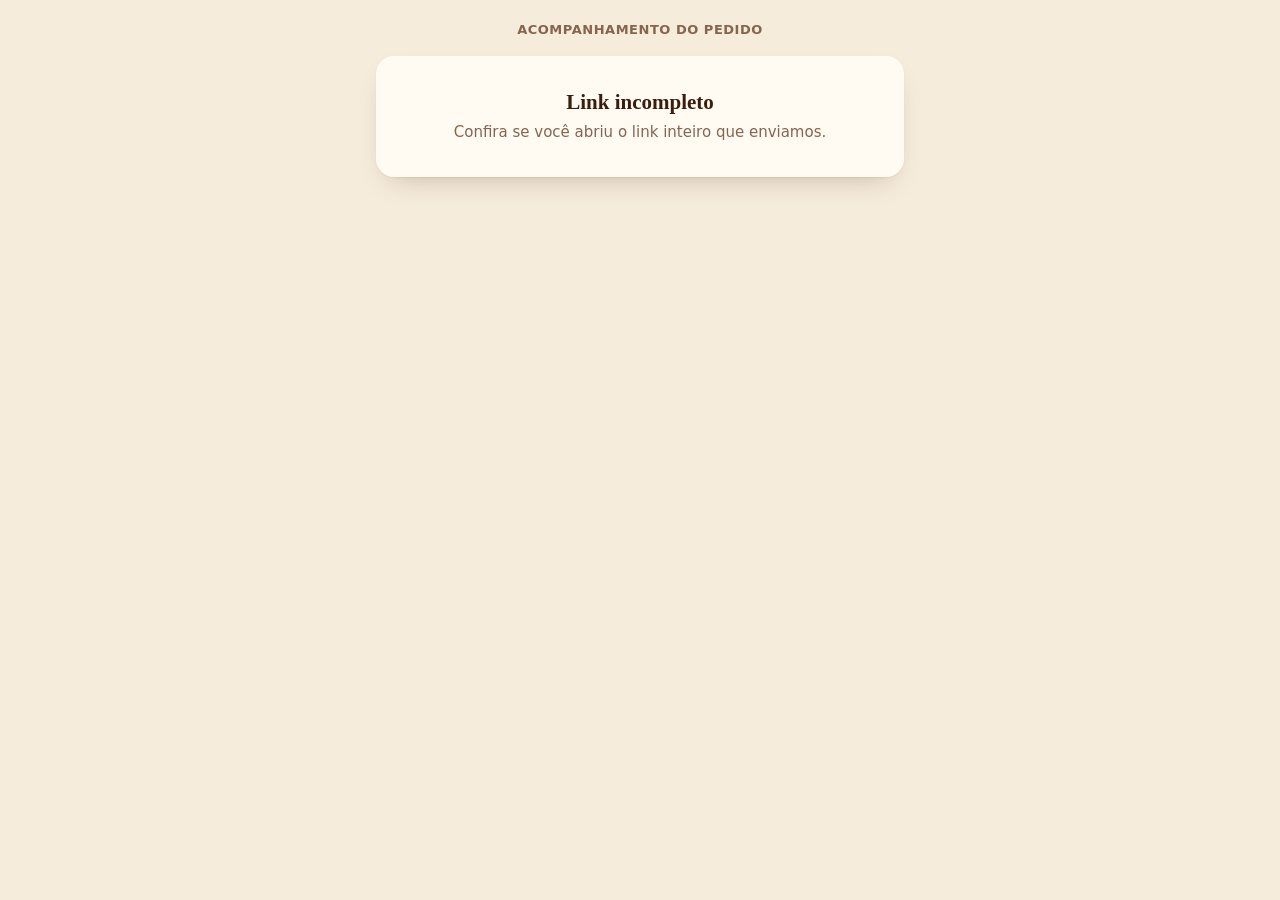
==== index.html @ 96f94c83 "Vários estúdios: marca própria, configurações, sugestões e painel do dono Cada estúdio tem nome, log" ====
<!doctype html>
<html lang="pt-BR">
<head>
<meta charset="UTF-8">
<meta name="viewport" content="width=device-width, initial-scale=1, viewport-fit=cover">
<title>Acompanhe seu pedido</title>
<meta name="robots" content="noindex">
<meta name="theme-color" content="#F6ECDC">
<!-- Funciona tanto em /?p=CODIGO quanto no link curto /p/CODIGO (servido pelo 404.html). -->
<script>(function () { var m = location.pathname.match(/^(.*?\/)p\/[^\/]+\/?$/); if (m) document.write('<base href="' + m[1].replace(/"/g, '') + '">'); })();</script>
<link rel="icon" type="image/svg+xml" href="assets/icone.svg">
<link rel="stylesheet" href="assets/estilo.css?v=3">
<style>
  .pagina { max-width: 560px; margin: 0 auto; padding: max(14px, env(safe-area-inset-top)) 16px calc(32px + env(safe-area-inset-bottom)); display: grid; gap: 14px; }
  .topo { display: grid; justify-items: center; gap: 4px; padding: 6px 0 2px; text-align: center; }
  .topo img { filter: drop-shadow(0 8px 14px rgb(60 40 20 / .22)); }
  .topo strong { font: 700 18px/1.2 var(--serifa); margin-top: 4px; }
  .topo small { color: var(--suave); font-size: 13px; letter-spacing: .04em; text-transform: uppercase; font-weight: 650; }
  .titulo { margin: 8px 0 2px; font: 700 24px/1.2 var(--serifa); }
  .ola { margin: 0; color: var(--suave); }
  .tipo { display: inline-block; padding: 3px 12px; border-radius: 999px; background: #FBEBC4; color: #7A5410; font-size: 12.5px; font-weight: 700; }
  .progresso { display: grid; grid-template-columns: auto 1fr; gap: 18px; align-items: center; margin-top: 16px; }
  .anel { position: relative; width: 118px; height: 118px; }
  .anel svg { width: 100%; height: 100%; transform: rotate(-90deg); }
  .anel circle { fill: none; stroke-width: 12; }
  .anel .fundo { stroke: var(--trilho); }
  .anel .valor { stroke: url(#ouro); stroke-linecap: round; transition: stroke-dashoffset .8s ease; }
  .anel b { position: absolute; inset: 0; display: grid; place-items: center; font: 700 27px var(--serifa); }
  .numeros { display: grid; gap: 8px; }
  .num { display: flex; justify-content: space-between; align-items: baseline; gap: 10px; padding-bottom: 6px; border-bottom: 1px dashed var(--linha); }
  .num:last-child { border: 0; padding: 0; }
  .num span { color: var(--suave); font-size: 14px; }
  .num b { font: 700 21px var(--serifa); }
  .etapas { display: grid; grid-template-columns: repeat(4, 1fr); gap: 4px; margin: 0; padding: 0; list-style: none; }
  .etapas li { display: grid; justify-items: center; gap: 6px; text-align: center; font-size: 12px; font-weight: 650; color: var(--suave); position: relative; }
  .etapas li::before { content: ""; position: absolute; top: 12px; left: -50%; right: 50%; height: 3px; background: var(--linha); }
  .etapas li:first-child::before { display: none; }
  .etapas li.feita::before, .etapas li.atual::before { background: var(--ouro); }
  .etapas .bola { position: relative; z-index: 1; display: grid; place-items: center; width: 26px; height: 26px; border-radius: 50%; background: var(--cartao); border: 3px solid var(--linha); color: var(--texto); font-size: 13px; font-weight: 800; }
  .etapas li.feita .bola { background: linear-gradient(180deg, var(--ouro-claro), var(--ouro)); border-color: var(--cor); }
  .etapas li.atual .bola { border-color: var(--cor); box-shadow: 0 0 0 4px rgb(217 169 63 / .3); }
  .etapas li.atual { color: var(--texto); }
  .faixa { padding: 13px 15px; border-radius: 14px; font-weight: 650; }
  .faixa.alerta { background: var(--alerta-bg); color: var(--alerta); }
  .faixa.ok { background: var(--ok-bg); color: var(--ok); }
  .faixa.perigo { background: var(--perigo-bg); color: var(--perigo); }
  .bloco h2 { margin: 0 0 10px; font-weight: 700; font-size: 13px; line-height: 1.3; font-family: inherit; color: var(--suave); text-transform: uppercase; letter-spacing: .06em; }
  .data-grande { font: 700 20px/1.25 var(--serifa); }
  .contagem { margin-top: 2px; font-weight: 650; }
  .contagem.atraso { color: var(--alerta); }
  .detalhe { margin: 12px 0 0; color: var(--suave); font-size: 14.5px; }
  .detalhe b { color: var(--texto); }
  .divisor { border: 0; border-top: 1px solid var(--linha); margin: 14px 0; }
  .recado p { margin: 0; white-space: pre-wrap; font-size: 15.5px; }
  .rodape { text-align: center; color: var(--suave); font-size: 13px; }
  .btn-whats { width: 100%; min-height: 52px; font-size: 16px; }
  .vazio { text-align: center; padding: 34px 20px; }
  .vazio h1 { font: 700 21px var(--serifa); margin: 0 0 6px; }
  .vazio p { margin: 0; color: var(--suave); }
  .carregando { text-align: center; padding: 60px 0; color: var(--suave); }
  @media (max-width: 380px) { .progresso { grid-template-columns: 1fr; justify-items: center; } .numeros { width: 100%; } }
</style>
</head>
<body>
<svg width="0" height="0" style="position:absolute" aria-hidden="true">
  <defs><linearGradient id="ouro" x1="0" y1="0" x2="1" y2="1"><stop offset="0" style="stop-color:var(--ouro-claro)"/><stop offset=".5" style="stop-color:var(--ouro)"/><stop offset="1" style="stop-color:var(--cor)"/></linearGradient></defs>
</svg>
<main class="pagina" id="app" aria-live="polite">
  <p class="carregando">Carregando seu pedido…</p>
</main>
<noscript><p style="text-align:center;padding:20px">Ative o JavaScript para acompanhar o pedido.</p></noscript>

<script src="config.js?v=3"></script>
<script src="assets/comum.js?v=3"></script>
<script>
(() => {
  'use strict';
  const { el, nf } = CT;
  const app = document.getElementById('app');
  const curto = location.pathname.match(/\/p\/([^/]+)\/?$/);
  const codigo = decodeURIComponent((curto && curto[1]) || new URLSearchParams(location.search).get('p') || location.hash.replace(/^#/, '') || '').trim();
  let ultimo = null, diferencaRelogio = 0;

  let estudio = null;
  const topo = () => el('header', { class: 'topo' },
    estudio ? CT.logoEstudio(estudio, 104) : null,
    estudio && !/^assets\//.test(estudio.logo || '') ? el('strong', { text: estudio.nome }) : null,
    el('small', { text: 'Acompanhamento do pedido' }));

  function semPedido(titulo, texto) {
    document.title = estudio ? `${titulo} | ${estudio.nome}` : titulo;
    app.replaceChildren(topo(), el('div', { class: 'cartao vazio' }, el('h1', { text: titulo }), el('p', { text: texto })));
  }

  function anel(pct) {
    const r = 50, c = 2 * Math.PI * r;
    const svg = new DOMParser().parseFromString(
      `<svg xmlns="http://www.w3.org/2000/svg" viewBox="0 0 118 118" aria-hidden="true"><circle class="fundo" cx="59" cy="59" r="${r}"/><circle class="valor" cx="59" cy="59" r="${r}" stroke-dasharray="${c}" stroke-dashoffset="${c * (1 - pct / 100)}"/></svg>`, 'image/svg+xml').documentElement;
    return el('div', { class: 'anel', role: 'img', 'aria-label': `${pct}% pronto` }, document.importNode(svg, true), el('b', { text: `${pct}%` }));
  }

  function desenhar(p) {
    ultimo = p;
    if (!estudio || JSON.stringify(estudio) !== JSON.stringify(p.estudio)) {
      estudio = p.estudio || { nome: '' };
      CT.aplicarCor(estudio.cor); CT.iconeAba(estudio);
    }
    const agora = Date.now() + diferencaRelogio;
    const tipos = CT.envios(estudio);
    const envio = tipos[p.envio] || tipos.entrega;
    document.title = `${p.titulo} | ${estudio.nome}`;
    const pct = Math.floor(p.feitos / p.quantidade * 100);
    const faltam = p.quantidade - p.feitos;
    const etapa = ['pausado', 'acabamento'].includes(p.etapa) ? 'producao' : p.etapa;
    const pronto = etapa === 'pronto' || etapa === 'entregue';

    // Etapas: Na fila → Em produção → Pronto → Entregue/Postado/Retirado
    const iAtual = CT.ETAPAS.indexOf(etapa);
    const etapas = el('ol', { class: 'etapas', 'aria-label': 'Etapas do pedido' },
      CT.ETAPAS.map((e, i) => {
        const feita = i < iAtual || (i === iAtual && e === 'entregue');
        return el('li', { class: feita ? 'feita' : i === iAtual ? 'atual' : '', 'aria-current': i === iAtual ? 'step' : null },
          el('span', { class: 'bola', text: feita ? '✓' : '' }), CT.nomeEtapa(e, p.envio));
      }));

    let faixa = null;
    if (etapa === 'cancelado') faixa = el('div', { class: 'faixa perigo', text: 'Este pedido foi cancelado. Fale com a gente se tiver dúvidas.' });
    else if (etapa === 'pronto') faixa = el('div', { class: 'faixa ok', text: envio.prontoMsg });
    else if (etapa === 'entregue') faixa = el('div', { class: 'faixa ok', text: envio.fimMsg });

    // Produção e envio
    let producao = null;
    if (!pronto && etapa !== 'cancelado') {
      const resta = CT.data(p.termino).getTime() - agora;
      const atraso = resta < 0;
      producao = el('section', { class: 'cartao bloco' },
        el('h2', { text: 'Término previsto da produção' }),
        el('div', { class: 'data-grande', text: CT.quando(p.termino) }),
        el('div', { class: 'contagem' + (atraso ? ' atraso' : ''), text: atraso ? 'A produção está levando um pouco mais que o previsto. Já já atualizamos por aqui.' : `Faltam ${CT.duracao(resta)}` }),
        p.ritmo_horas ? el('p', { class: 'detalhe' }, 'No ritmo atual, ', el('b', { text: `${nf.format(faltam)} restante${faltam === 1 ? '' : 's'} em cerca de ${CT.duracao(Number(p.ritmo_horas) * 3600000)}` }), '.') : null,
        el('hr', { class: 'divisor' }),
        el('h2', { text: p.envio === 'retirada' ? 'Retirada' : 'Entrega' }),
        el('p', { class: 'detalhe', style: 'margin:0' }, el('b', { text: envio.nome + ': ' }), envio.prazo));
    }

    const recado = p.mensagem && p.mensagem.trim()
      ? el('section', { class: 'cartao bloco recado' }, el('h2', { text: estudio.nome ? `Recado de ${estudio.nome}` : 'Recado' }), el('p', { text: p.mensagem }))
      : null;

    const whats = p.whatsapp
      ? el('a', { class: 'btn btn-cor btn-whats', href: CT.linkWhats(p.whatsapp, `Olá! Sobre o meu pedido "${p.titulo}": ${location.href}`), target: '_blank', rel: 'noopener noreferrer' }, 'Falar com a gente no WhatsApp')
      : null;

    app.replaceChildren(...[
      topo(),
      el('section', { class: 'cartao' },
        p.tipo ? el('span', { class: 'tipo', text: p.tipo }) : null,
        el('h1', { class: 'titulo', text: p.titulo }),
        p.cliente ? el('p', { class: 'ola', text: `Olá, ${p.cliente}! Veja como está o seu pedido.` }) : null,
        el('div', { class: 'progresso' }, anel(pct),
          el('div', { class: 'numeros' },
            el('div', { class: 'num' }, el('span', { text: 'Prontos' }), el('b', { text: nf.format(p.feitos) })),
            el('div', { class: 'num' }, el('span', { text: 'Faltam' }), el('b', { text: nf.format(faltam) })),
            el('div', { class: 'num' }, el('span', { text: 'Total do pedido' }), el('b', { text: nf.format(p.quantidade) }))))),
      faixa,
      etapa === 'cancelado' ? null : el('section', { class: 'cartao' }, etapas),
      producao, recado, whats,
      el('p', { class: 'rodape', text: `Atualizado ${CT.relativo(p.atualizado_em, agora)} · esta página se atualiza sozinha` })
    ].filter(Boolean));
  }

  async function carregar(primeira) {
    if (!CT.configurado) return semPedido('Página em configuração', 'Estamos configurando o acompanhamento.');
    if (codigo.length < 12) return semPedido('Link incompleto', 'Confira se você abriu o link inteiro que enviamos.');
    try {
      const p = await CT.pedir('/rest/v1/rpc/ct_pedido_publico', { metodo: 'POST', corpo: { p_codigo: codigo } });
      if (!p) return semPedido('Pedido não encontrado', 'Este link não corresponde a nenhum pedido. Peça o link de novo para a gente.');
      diferencaRelogio = CT.data(p.agora).getTime() - Date.now();
      desenhar(p);
    } catch (e) {
      if (primeira || !ultimo) semPedido('Não deu para carregar agora', e.status === 0 ? 'Sem conexão. Verifique a internet e tente de novo.' : 'Tente de novo em instantes.');
    }
  }
  carregar(true);
  // O mesmo link mostra sempre a situação atual: atualiza sozinho a cada 30 s e ao voltar para a página.
  setInterval(() => { if (document.visibilityState === 'visible') carregar(false); }, 30000);
  document.addEventListener('visibilitychange', () => { if (document.visibilityState === 'visible') carregar(false); });
})();
</script>
</body>
</html>
---- assets/estilo.css ----
/* Visual comum. A cor da marca vem das configurações de cada estúdio (CT.aplicarCor). */
:root {
  /* Paleta padrão: dourado, bege e marrom */
  --cor: #B8862B;          /* dourado escuro: destaques e barras */
  --ouro: #D9A93F;
  --ouro-claro: #F1D488;
  --fundo: #F6ECDC;        /* bege */
  --cartao: #FFFAF2;
  --texto: #3B1D0E;        /* marrom da logo */
  --suave: #86654F;
  --linha: #E9D8BC;
  --trilho: #EFE2CC;
  --rodape-dlg: #FBF3E6;
  --texto-btn: var(--texto);
  --borda-btn: #A97B22;
  --serifa: Georgia, "Times New Roman", serif;
  --ok: #2F6B3A; --ok-bg: #E2F1DF;
  --alerta: #8A5A00; --alerta-bg: #FBEBC4;
  --perigo: #A8321F; --perigo-bg: #F9E0D8;
  --raio: 18px;
  --sombra: 0 1px 2px rgb(59 29 14 / .06), 0 12px 30px -16px rgb(59 29 14 / .35);
}
* { box-sizing: border-box; }
[hidden] { display: none !important; }
html { -webkit-text-size-adjust: 100%; }
body {
  margin: 0; background: var(--fundo); color: var(--texto);
  font: 15px/1.5 "Segoe UI", system-ui, -apple-system, Roboto, Arial, sans-serif;
}
button, input, select, textarea { font: inherit; color: inherit; }
button { cursor: pointer; }
.ic { width: 18px; height: 18px; flex: none; }
.sr { position: absolute; width: 1px; height: 1px; overflow: hidden; clip: rect(0 0 0 0); white-space: nowrap; }

.cartao { background: var(--cartao); border-radius: var(--raio); box-shadow: var(--sombra); padding: 18px; }
.btn {
  display: inline-flex; align-items: center; justify-content: center; gap: 8px; min-height: 44px; padding: 0 16px;
  border: 1px solid var(--linha); border-radius: 12px; background: var(--cartao); font-weight: 650; text-decoration: none; color: inherit;
}
.btn:hover { border-color: var(--cor); }
.btn:focus-visible, .campo input:focus-visible, .campo select:focus-visible, .campo textarea:focus-visible { outline: 2px solid var(--cor); outline-offset: 2px; }
.btn-cor, a.btn-cor {
  background: linear-gradient(180deg, var(--ouro-claro), var(--ouro) 55%, var(--cor)); border-color: var(--borda-btn); color: var(--texto-btn);
  box-shadow: inset 0 1px 0 rgb(255 255 255 / .6), 0 6px 16px -8px rgb(140 95 20 / .7);
}
.btn-cor:hover { filter: brightness(1.05); }
.btn-perigo { background: var(--perigo); border-color: var(--perigo); color: #fff; }
.btn:disabled { opacity: .5; cursor: default; }

.selo { display: inline-flex; align-items: center; gap: 6px; padding: 4px 10px; border-radius: 999px; font-size: 12.5px; font-weight: 700; white-space: nowrap; }
.selo i { width: 7px; height: 7px; border-radius: 50%; background: currentColor; }
.selo-fila { background: #EFE6D8; color: #6E5644; }
.selo-producao { background: #FBEBC4; color: #7A5410; }
.selo-pausado, .selo-atraso { background: var(--alerta-bg); color: var(--alerta); }
.selo-acabamento { background: #E3F0FF; color: #1D5FBF; }
.selo-pronto, .selo-entregue { background: var(--ok-bg); color: var(--ok); }
.selo-cancelado { background: var(--perigo-bg); color: var(--perigo); }

.barra { height: 10px; border-radius: 999px; background: var(--trilho); overflow: hidden; }
.barra > span { display: block; height: 100%; border-radius: inherit; background: linear-gradient(90deg, var(--cor), var(--ouro), var(--ouro-claro)); transition: width .6s ease; }

.campo { display: grid; gap: 6px; }
.campo > label, .campo > .rotulo { font-size: 13px; font-weight: 700; color: var(--texto); }
.campo small { color: var(--suave); font-size: 12.5px; }
.campo input, .campo select, .campo textarea {
  width: 100%; min-height: 44px; padding: 9px 12px; border: 1px solid var(--linha); border-radius: 12px; background: #fff; font-size: 16px;
}
.campo textarea { min-height: 80px; resize: vertical; }
.campo .invalido { border-color: var(--perigo); background: var(--perigo-bg); }
.erro { color: var(--perigo); font-size: 13px; font-weight: 600; }
.erro:empty { display: none; }

dialog {
  width: min(560px, calc(100vw - 20px)); max-height: calc(100vh - 20px); padding: 0; border: 0; border-radius: 20px;
  background: var(--cartao); color: var(--texto); box-shadow: 0 30px 80px -20px rgb(59 29 14 / .5);
}
dialog::backdrop { background: rgb(59 29 14 / .45); }
.dlg-topo { display: flex; align-items: center; justify-content: space-between; gap: 10px; padding: 16px 18px; border-bottom: 1px solid var(--linha); }
.dlg-topo h2 { margin: 0; font-size: 19px; font-family: var(--serifa); }
.dlg-corpo { display: grid; gap: 14px; padding: 16px 18px; }
.dlg-pe { position: sticky; bottom: 0; display: flex; flex-wrap: wrap; justify-content: flex-end; gap: 8px; padding: 12px 18px calc(12px + env(safe-area-inset-bottom)); border-top: 1px solid var(--linha); background: var(--rodape-dlg); }
.icone-btn { display: inline-grid; place-items: center; width: 40px; height: 40px; border: 1px solid var(--linha); border-radius: 12px; background: #fff; }

.aviso { position: fixed; left: 50%; bottom: calc(20px + env(safe-area-inset-bottom)); z-index: 60; max-width: calc(100vw - 24px);
  padding: 10px 16px; border-radius: 12px; background: var(--texto); color: #fff; font-weight: 600;
  transform: translate(-50%, 160%); opacity: 0; transition: transform .25s, opacity .25s; }
.aviso.on { transform: translate(-50%, 0); opacity: 1; }
.aviso.ruim { background: var(--perigo); }

@media (prefers-reduced-motion: reduce) { *, *::before, *::after { transition: none !important; animation: none !important; } }

.inicial { display: inline-grid; place-items: center; flex: none; border-radius: 22%; background: linear-gradient(160deg, var(--ouro-claro), var(--ouro) 60%, var(--cor)); color: var(--texto-btn); font-family: var(--serifa); font-weight: 700; box-shadow: var(--sombra); }
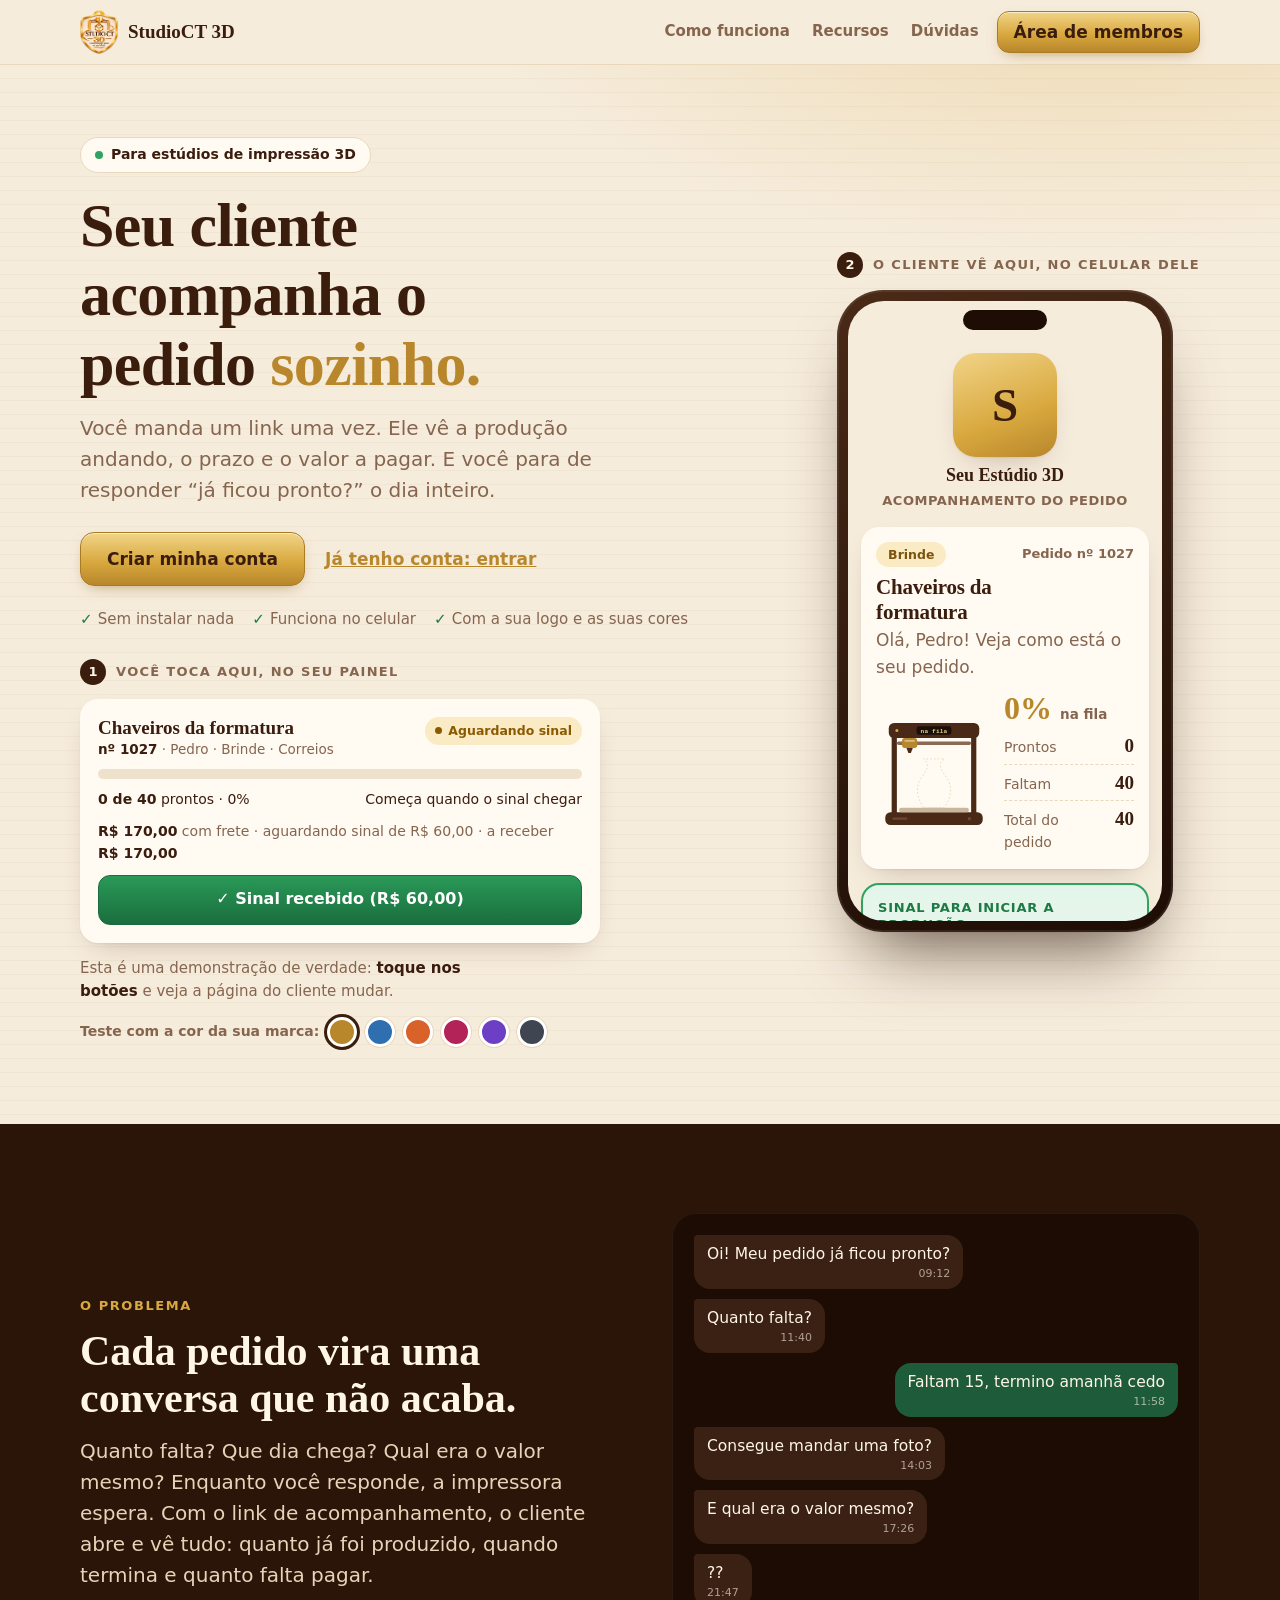
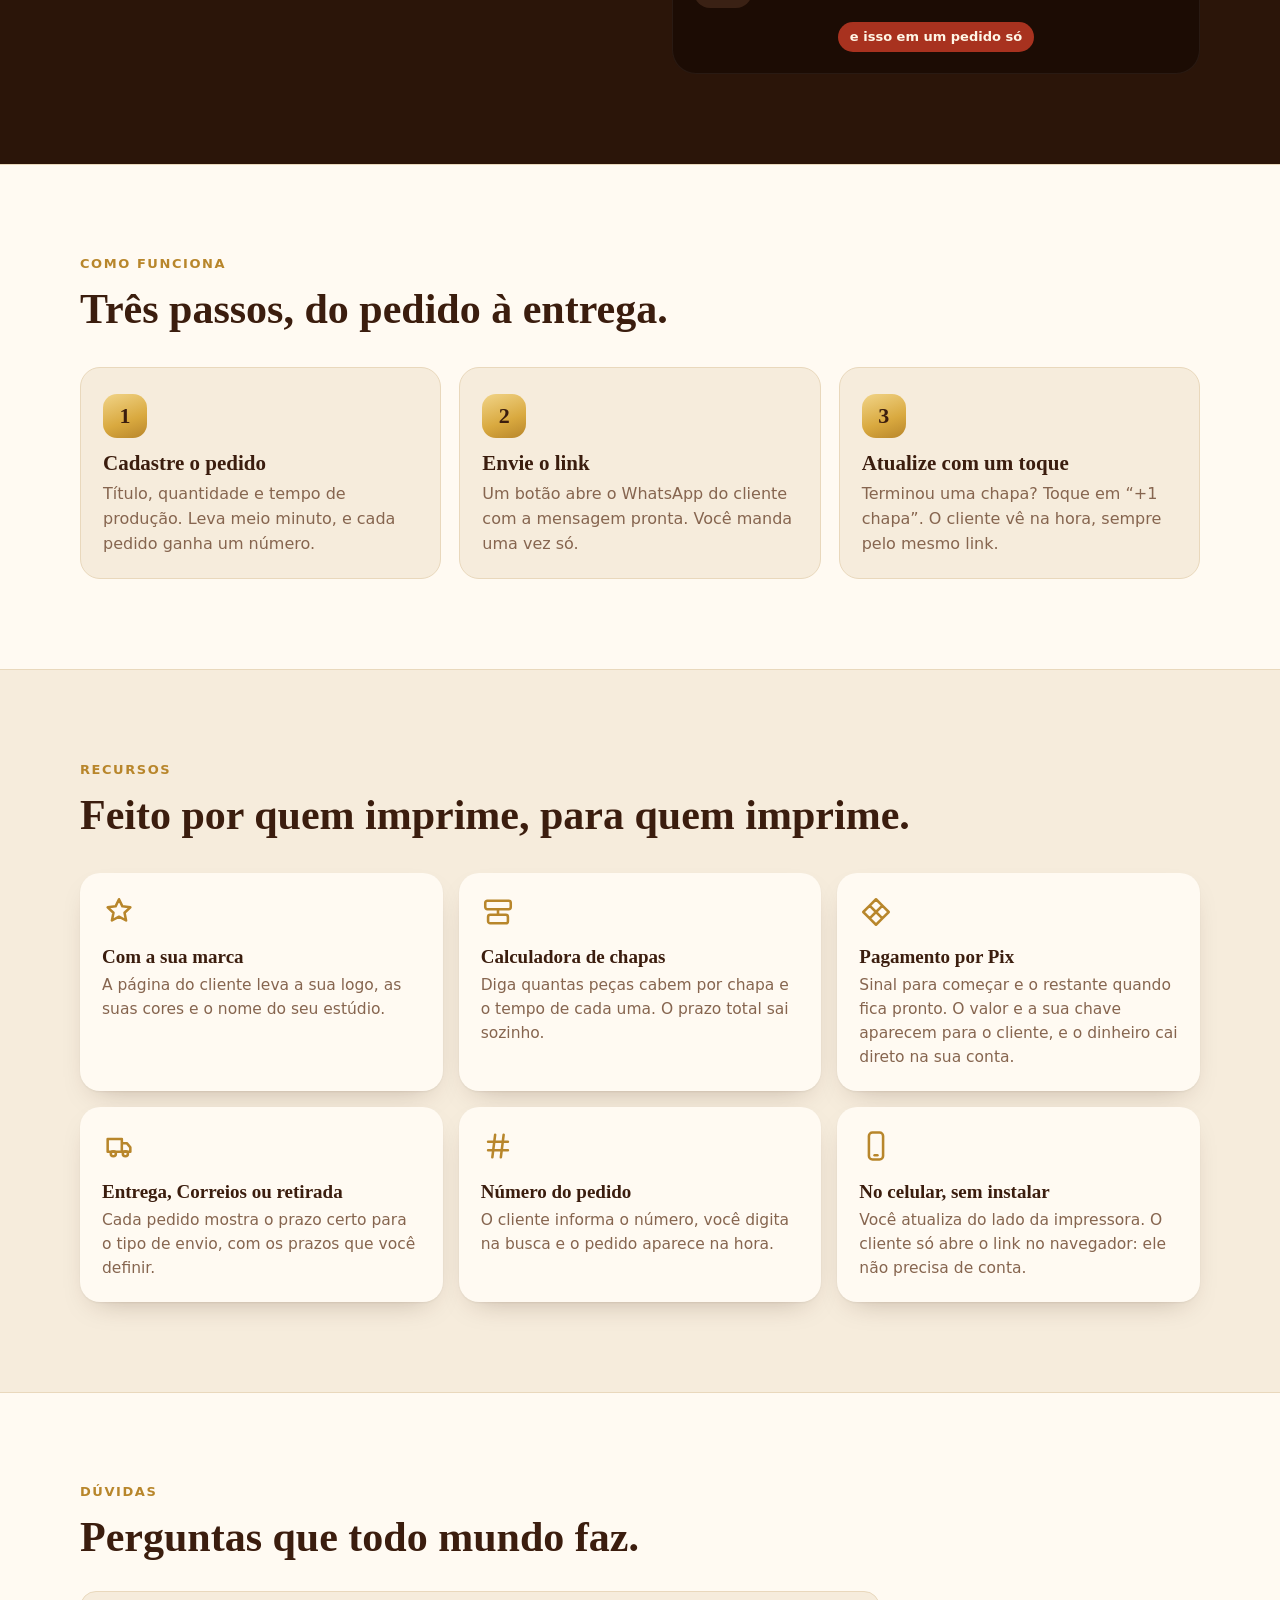
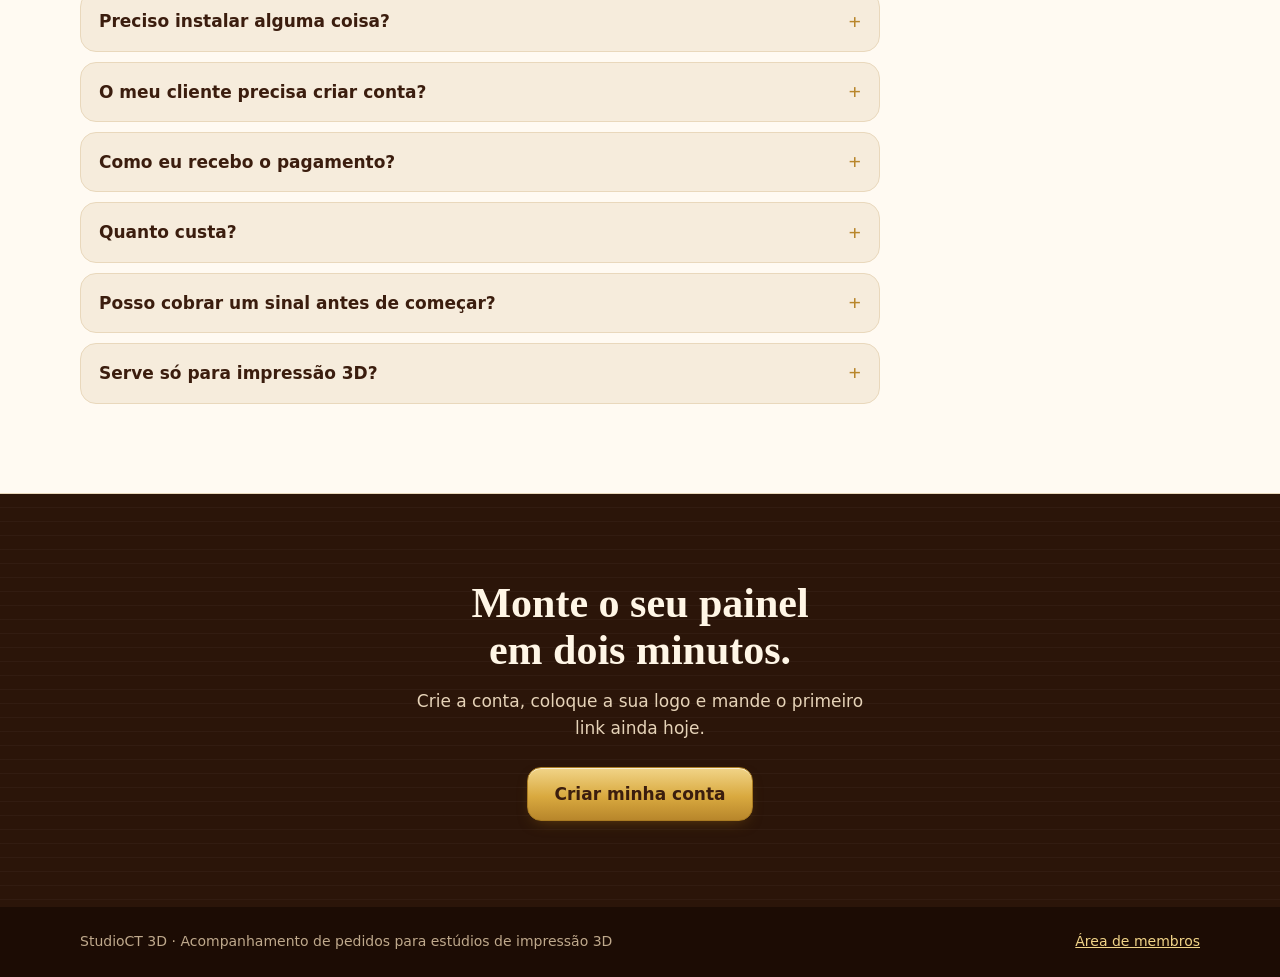
==== commit 56c151b3: "Página inicial, criar conta sozinho, pagamento por Pix e impressora animada - Página inicial (/) exp" ====
--- a/index.html
+++ b/index.html
@@ -3,188 +3,386 @@
 <head>
 <meta charset="UTF-8">
 <meta name="viewport" content="width=device-width, initial-scale=1, viewport-fit=cover">
-<title>Acompanhe seu pedido</title>
-<meta name="robots" content="noindex">
+<title>StudioCT 3D | Seu cliente acompanha o pedido sozinho</title>
+<meta name="description" content="Ferramenta para estúdios de impressão 3D: você manda um link e o cliente acompanha a produção, o prazo e o pagamento por Pix. Sem instalar nada.">
 <meta name="theme-color" content="#F6ECDC">
-<!-- Funciona tanto em /?p=CODIGO quanto no link curto /p/CODIGO (servido pelo 404.html). -->
-<script>(function () { var m = location.pathname.match(/^(.*?\/)p\/[^\/]+\/?$/); if (m) document.write('<base href="' + m[1].replace(/"/g, '') + '">'); })();</script>
-<link rel="icon" type="image/svg+xml" href="assets/icone.svg">
-<link rel="stylesheet" href="assets/estilo.css?v=3">
+<meta property="og:title" content="StudioCT 3D | Seu cliente acompanha o pedido sozinho">
+<meta property="og:description" content="Você manda um link. O cliente vê a produção andando, o prazo e o valor a pagar.">
+<meta property="og:type" content="website">
+<meta property="og:image" content="https://studioct3d.com.br/assets/icone-512.png">
+<!-- Links antigos de pedido (/?p=CODIGO) continuam funcionando: vão para a página do pedido. -->
+<script>(function () { var p = new URLSearchParams(location.search).get('p'); if (p) location.replace('p/' + encodeURIComponent(p)); })();</script>
+<link rel="icon" type="image/png" href="assets/favicon.png">
+<link rel="apple-touch-icon" href="assets/apple-touch-icon.png">
+<link rel="stylesheet" href="assets/estilo.css?v=6">
+<link rel="stylesheet" href="assets/pedido.css?v=6">
 <style>
-  .pagina { max-width: 560px; margin: 0 auto; padding: max(14px, env(safe-area-inset-top)) 16px calc(32px + env(safe-area-inset-bottom)); display: grid; gap: 14px; }
-  .topo { display: grid; justify-items: center; gap: 4px; padding: 6px 0 2px; text-align: center; }
-  .topo img { filter: drop-shadow(0 8px 14px rgb(60 40 20 / .22)); }
-  .topo strong { font: 700 18px/1.2 var(--serifa); margin-top: 4px; }
-  .topo small { color: var(--suave); font-size: 13px; letter-spacing: .04em; text-transform: uppercase; font-weight: 650; }
-  .titulo { margin: 8px 0 2px; font: 700 24px/1.2 var(--serifa); }
-  .ola { margin: 0; color: var(--suave); }
-  .tipo { display: inline-block; padding: 3px 12px; border-radius: 999px; background: #FBEBC4; color: #7A5410; font-size: 12.5px; font-weight: 700; }
-  .progresso { display: grid; grid-template-columns: auto 1fr; gap: 18px; align-items: center; margin-top: 16px; }
-  .anel { position: relative; width: 118px; height: 118px; }
-  .anel svg { width: 100%; height: 100%; transform: rotate(-90deg); }
-  .anel circle { fill: none; stroke-width: 12; }
-  .anel .fundo { stroke: var(--trilho); }
-  .anel .valor { stroke: url(#ouro); stroke-linecap: round; transition: stroke-dashoffset .8s ease; }
-  .anel b { position: absolute; inset: 0; display: grid; place-items: center; font: 700 27px var(--serifa); }
-  .numeros { display: grid; gap: 8px; }
-  .num { display: flex; justify-content: space-between; align-items: baseline; gap: 10px; padding-bottom: 6px; border-bottom: 1px dashed var(--linha); }
-  .num:last-child { border: 0; padding: 0; }
-  .num span { color: var(--suave); font-size: 14px; }
-  .num b { font: 700 21px var(--serifa); }
-  .etapas { display: grid; grid-template-columns: repeat(4, 1fr); gap: 4px; margin: 0; padding: 0; list-style: none; }
-  .etapas li { display: grid; justify-items: center; gap: 6px; text-align: center; font-size: 12px; font-weight: 650; color: var(--suave); position: relative; }
-  .etapas li::before { content: ""; position: absolute; top: 12px; left: -50%; right: 50%; height: 3px; background: var(--linha); }
-  .etapas li:first-child::before { display: none; }
-  .etapas li.feita::before, .etapas li.atual::before { background: var(--ouro); }
-  .etapas .bola { position: relative; z-index: 1; display: grid; place-items: center; width: 26px; height: 26px; border-radius: 50%; background: var(--cartao); border: 3px solid var(--linha); color: var(--texto); font-size: 13px; font-weight: 800; }
-  .etapas li.feita .bola { background: linear-gradient(180deg, var(--ouro-claro), var(--ouro)); border-color: var(--cor); }
-  .etapas li.atual .bola { border-color: var(--cor); box-shadow: 0 0 0 4px rgb(217 169 63 / .3); }
-  .etapas li.atual { color: var(--texto); }
-  .faixa { padding: 13px 15px; border-radius: 14px; font-weight: 650; }
-  .faixa.alerta { background: var(--alerta-bg); color: var(--alerta); }
-  .faixa.ok { background: var(--ok-bg); color: var(--ok); }
-  .faixa.perigo { background: var(--perigo-bg); color: var(--perigo); }
-  .bloco h2 { margin: 0 0 10px; font-weight: 700; font-size: 13px; line-height: 1.3; font-family: inherit; color: var(--suave); text-transform: uppercase; letter-spacing: .06em; }
-  .data-grande { font: 700 20px/1.25 var(--serifa); }
-  .contagem { margin-top: 2px; font-weight: 650; }
-  .contagem.atraso { color: var(--alerta); }
-  .detalhe { margin: 12px 0 0; color: var(--suave); font-size: 14.5px; }
-  .detalhe b { color: var(--texto); }
-  .divisor { border: 0; border-top: 1px solid var(--linha); margin: 14px 0; }
-  .recado p { margin: 0; white-space: pre-wrap; font-size: 15.5px; }
-  .rodape { text-align: center; color: var(--suave); font-size: 13px; }
-  .btn-whats { width: 100%; min-height: 52px; font-size: 16px; }
-  .vazio { text-align: center; padding: 34px 20px; }
-  .vazio h1 { font: 700 21px var(--serifa); margin: 0 0 6px; }
-  .vazio p { margin: 0; color: var(--suave); }
-  .carregando { text-align: center; padding: 60px 0; color: var(--suave); }
-  @media (max-width: 380px) { .progresso { grid-template-columns: 1fr; justify-items: center; } .numeros { width: 100%; } }
+  :root { --escuro: #2B1509; --creme: #FFF6E6; }
+  html { scroll-behavior: smooth; }
+  body { font-size: 17px; line-height: 1.55; }
+  a { color: inherit; }
+  .faixa-larga { width: min(1120px, 100% - 40px); margin-inline: auto; }
+  h1, h2, h3 { font-family: var(--serifa); line-height: 1.12; margin: 0; }
+  h2 { font-size: clamp(28px, 4.2vw, 42px); }
+  .sobre { margin: 0 0 12px; font-size: 13px; font-weight: 800; letter-spacing: .12em; text-transform: uppercase; color: var(--cor); }
+  .lead { margin: 14px 0 0; font-size: clamp(17px, 2vw, 20px); color: var(--suave); max-width: 46ch; }
+  .btn-grande { min-height: 54px; padding: 0 26px; font-size: 17px; border-radius: 14px; }
+
+  /* Topo */
+  .barra-topo { position: sticky; top: 0; z-index: 40; background: rgb(246 236 220 / .92); border-bottom: 1px solid var(--linha); }
+  @supports (backdrop-filter: blur(8px)) { .barra-topo { backdrop-filter: blur(10px); background: rgb(246 236 220 / .78); } }
+  .barra-topo .faixa-larga { display: flex; align-items: center; gap: 18px; min-height: 64px; }
+  .marca-topo { display: flex; align-items: center; gap: 10px; text-decoration: none; font: 700 19px var(--serifa); white-space: nowrap; }
+  .marca-topo img { width: 38px; height: auto; }
+  .nav { display: flex; gap: 22px; margin-left: auto; font-size: 15px; font-weight: 650; }
+  .nav a { text-decoration: none; color: var(--suave); }
+  .nav a:hover { color: var(--texto); }
+  .barra-topo .btn { min-height: 42px; white-space: nowrap; }
+  @media (max-width: 760px) { .nav { display: none; } .barra-topo .btn { margin-left: auto; padding: 0 12px; font-size: 14.5px; } .marca-topo { font-size: 17px; } }
+
+  /* Abertura */
+  .abertura { position: relative; overflow: hidden; padding: clamp(36px, 6vw, 72px) 0 clamp(40px, 6vw, 80px);
+    background:
+      radial-gradient(900px 420px at 85% -10%, rgb(217 169 63 / .28), transparent 70%),
+      repeating-linear-gradient(180deg, transparent 0 13px, rgb(120 80 20 / .045) 13px 14px); }
+  .abertura h1 { font-size: clamp(36px, 5.6vw, 62px); letter-spacing: -.01em; max-width: 13ch; }
+  .abertura h1 em { font-style: normal; color: var(--cor); }
+  .selinho { display: inline-flex; align-items: center; gap: 8px; margin-bottom: 18px; padding: 6px 14px; border-radius: 999px; background: var(--cartao); border: 1px solid var(--linha); font-size: 14px; font-weight: 700; }
+  .selinho i { width: 8px; height: 8px; border-radius: 50%; background: var(--verde); }
+  .acoes-topo { display: flex; flex-wrap: wrap; align-items: center; gap: 12px 20px; margin-top: 26px; }
+  .acoes-topo .entrar { font-weight: 700; color: var(--cor); }
+  .garantias { display: flex; flex-wrap: wrap; gap: 6px 18px; margin: 22px 0 0; padding: 0; list-style: none; color: var(--suave); font-size: 15px; }
+  .garantias li::before { content: "✓ "; color: var(--verde-escuro); font-weight: 800; }
+
+  /* Demonstração: painel do estúdio de um lado, celular do cliente do outro */
+  .palco { display: grid; grid-template-columns: minmax(0, 1fr) auto; gap: clamp(24px, 5vw, 64px); align-items: center; }
+  .lado-painel { display: grid; gap: 14px; }
+  .rotulo-palco { display: flex; align-items: center; gap: 10px; font-size: 13px; font-weight: 800; letter-spacing: .1em; text-transform: uppercase; color: var(--suave); }
+  .rotulo-palco b { display: grid; place-items: center; width: 26px; height: 26px; border-radius: 50%; background: var(--texto); color: var(--creme); font-size: 13px; letter-spacing: 0; }
+  .painel-demo { display: grid; gap: 10px; max-width: 520px; }
+  .painel-demo .cabeca-p { display: flex; justify-content: space-between; align-items: flex-start; gap: 10px; }
+  .painel-demo h3 { font-size: 19px; }
+  .painel-demo .sub { color: var(--suave); font-size: 13.5px; }
+  .painel-demo .sub b { color: var(--texto); }
+  .painel-demo .meta { display: flex; flex-wrap: wrap; justify-content: space-between; gap: 4px 12px; font-size: 14px; }
+  .painel-demo .pg { font-size: 14px; color: var(--suave); }
+  .painel-demo .pg b { color: var(--texto); }
+  .painel-demo .acoes { display: flex; flex-wrap: wrap; gap: 8px; }
+  .painel-demo .acoes .btn { min-height: 44px; padding: 0 14px; font-size: 15px; }
+  .painel-demo .acoes .grande { flex: 1 1 100%; min-height: 50px; font-size: 16px; }
+  .btn-verde { background: linear-gradient(180deg, #2A9958, #1A6E3D); border-color: #1A6E3D; color: #fff; }
+  .painel-demo .btn.toque { animation: toque .5s ease-out; }
+  @keyframes toque { 0% { transform: scale(1); box-shadow: 0 0 0 0 rgb(184 134 43 / .55); } 40% { transform: scale(.95); } 100% { transform: scale(1); box-shadow: 0 0 0 16px rgb(184 134 43 / 0); } }
+  .dica-palco { margin: 0; color: var(--suave); font-size: 15px; max-width: 46ch; }
+  .dica-palco b { color: var(--texto); }
+  .cores-demo { display: flex; flex-wrap: wrap; align-items: center; gap: 8px; font-size: 14px; color: var(--suave); font-weight: 650; }
+  .cores-demo button { width: 30px; height: 30px; border-radius: 50%; border: 3px solid #fff; box-shadow: 0 0 0 1px var(--linha); padding: 0; }
+  .cores-demo button[aria-pressed="true"] { box-shadow: 0 0 0 3px var(--texto); }
+  .fone { position: relative; width: 336px; max-width: 100%; padding: 11px; border-radius: 46px; background: linear-gradient(160deg, #4A2A17, #1D0D05); box-shadow: 0 40px 70px -30px rgb(43 21 9 / .75), inset 0 0 0 2px rgb(255 255 255 / .08); }
+  .fone::before { content: ""; position: absolute; top: 20px; left: 50%; width: 84px; height: 20px; margin-left: -42px; border-radius: 12px; background: #1D0D05; z-index: 2; }
+  .fone .tela { height: 620px; overflow-y: auto; overscroll-behavior: contain; border-radius: 36px; background: var(--fundo); padding: 46px 13px 18px; scrollbar-width: none; }
+  .fone .tela::-webkit-scrollbar { display: none; }
+  .fone .acomp .titulo { font-size: 21px; }
+  .fone .acomp .imp { width: 116px; }
+  .fone .acomp .pct b { font-size: 32px; }
+  .fone .acomp .progresso { gap: 12px; }
+  .fone .acomp .cartao { padding: 15px; }
+  @media (max-width: 880px) {
+    .palco { grid-template-columns: 1fr; justify-items: center; }
+    .lado-painel { width: 100%; justify-items: stretch; }
+    .painel-demo { max-width: none; }
+  }
+
+  /* O problema */
+  .problema { background: var(--escuro); color: var(--creme); padding: clamp(48px, 7vw, 90px) 0; }
+  .problema .sobre { color: var(--ouro); }
+  .problema .lead { color: #E6D3B8; }
+  .problema .dois { display: grid; grid-template-columns: 1fr 1fr; gap: clamp(28px, 5vw, 64px); align-items: center; }
+  .conversa { display: grid; gap: 10px; justify-items: start; padding: 22px; border-radius: 24px; background: #1C0C04; box-shadow: inset 0 0 0 1px rgb(255 255 255 / .06); }
+  .balao { max-width: 88%; padding: 9px 13px 7px; border-radius: 4px 16px 16px 16px; background: #3A2114; font-size: 15.5px; line-height: 1.35; }
+  .balao small { display: block; margin-top: 2px; text-align: right; font-size: 11px; opacity: .6; }
+  .balao.meu { justify-self: end; border-radius: 16px 4px 16px 16px; background: #1E5B3A; }
+  .conversa .conta-msgs { justify-self: center; margin-top: 4px; padding: 5px 12px; border-radius: 999px; background: var(--perigo); font-size: 13px; font-weight: 700; }
+  @media (max-width: 800px) { .problema .dois { grid-template-columns: 1fr; } }
+
+  /* Seções claras */
+  .secao { padding: clamp(48px, 7vw, 90px) 0; }
+  .secao.creme { background: var(--cartao); border-block: 1px solid var(--linha); }
+  .passos { display: grid; grid-template-columns: repeat(3, 1fr); gap: 18px; margin: 34px 0 0; padding: 0; list-style: none; counter-reset: passo; }
+  .passos li { position: relative; padding: 26px 22px 22px; border-radius: 20px; background: var(--fundo); border: 1px solid var(--linha); counter-increment: passo; }
+  .passos li::before { content: counter(passo); display: grid; place-items: center; width: 44px; height: 44px; margin-bottom: 14px; border-radius: 14px; font: 700 22px var(--serifa);
+    background: linear-gradient(160deg, var(--ouro-claro), var(--ouro) 60%, var(--cor)); color: var(--texto); }
+  .passos h3 { font-size: 21px; margin-bottom: 6px; }
+  .passos p { margin: 0; color: var(--suave); font-size: 16px; }
+  .recursos { display: grid; grid-template-columns: repeat(3, 1fr); gap: 16px; margin-top: 34px; }
+  .recurso { padding: 22px; border-radius: 20px; background: var(--cartao); box-shadow: var(--sombra); }
+  .recurso svg { width: 34px; height: 34px; color: var(--cor); margin-bottom: 10px; }
+  .recurso h3 { font-size: 19px; margin-bottom: 6px; }
+  .recurso p { margin: 0; color: var(--suave); font-size: 15.5px; }
+  @media (max-width: 860px) { .passos, .recursos { grid-template-columns: 1fr; } }
+
+  /* Dúvidas */
+  .duvidas { display: grid; gap: 10px; max-width: 800px; margin-top: 30px; }
+  .duvidas details { border-radius: 16px; background: var(--fundo); border: 1px solid var(--linha); }
+  .duvidas summary { display: flex; justify-content: space-between; align-items: center; gap: 14px; padding: 16px 18px; font-weight: 700; cursor: pointer; list-style: none; }
+  .duvidas summary::-webkit-details-marker { display: none; }
+  .duvidas summary::after { content: "+"; font: 700 22px var(--serifa); color: var(--cor); }
+  .duvidas details[open] summary::after { content: "–"; }
+  .duvidas p { margin: 0; padding: 0 18px 18px; color: var(--suave); }
+
+  /* Chamada final e rodapé */
+  .final { padding: clamp(48px, 7vw, 86px) 0; text-align: center; background: var(--escuro); color: var(--creme);
+    background-image: repeating-linear-gradient(180deg, transparent 0 13px, rgb(255 255 255 / .03) 13px 14px); }
+  .final h2 { max-width: 18ch; margin-inline: auto; }
+  .final p { margin: 14px auto 26px; max-width: 44ch; color: #E6D3B8; }
+  .rodape-site { padding: 24px 0 calc(24px + env(safe-area-inset-bottom)); background: #1C0C04; color: #BFA98C; font-size: 14px; }
+  .rodape-site .faixa-larga { display: flex; flex-wrap: wrap; justify-content: space-between; gap: 8px 20px; }
+  .rodape-site a { color: var(--ouro-claro); }
 </style>
 </head>
 <body>
-<svg width="0" height="0" style="position:absolute" aria-hidden="true">
-  <defs><linearGradient id="ouro" x1="0" y1="0" x2="1" y2="1"><stop offset="0" style="stop-color:var(--ouro-claro)"/><stop offset=".5" style="stop-color:var(--ouro)"/><stop offset="1" style="stop-color:var(--cor)"/></linearGradient></defs>
-</svg>
-<main class="pagina" id="app" aria-live="polite">
-  <p class="carregando">Carregando seu pedido…</p>
+
+<header class="barra-topo">
+  <div class="faixa-larga">
+    <a class="marca-topo" href="./"><img src="assets/logo.webp" alt="" width="38" height="45">StudioCT 3D</a>
+    <nav class="nav" aria-label="Seções da página">
+      <a href="#como-funciona">Como funciona</a>
+      <a href="#recursos">Recursos</a>
+      <a href="#duvidas">Dúvidas</a>
+    </nav>
+    <a class="btn btn-cor" href="administrador/">Área de membros</a>
+  </div>
+</header>
+
+<main>
+  <section class="abertura">
+    <div class="faixa-larga palco" id="demonstracao">
+      <div class="lado-painel">
+        <div>
+      <span class="selinho"><i></i>Para estúdios de impressão 3D</span>
+      <h1>Seu cliente acompanha o pedido <em>sozinho.</em></h1>
+      <p class="lead">Você manda um link uma vez. Ele vê a produção andando, o prazo e o valor a pagar. E você para de responder “já ficou pronto?” o dia inteiro.</p>
+      <div class="acoes-topo">
+        <a class="btn btn-cor btn-grande" href="administrador/#criar">Criar minha conta</a>
+        <a class="entrar" href="administrador/">Já tenho conta: entrar</a>
+      </div>
+      <ul class="garantias">
+        <li>Sem instalar nada</li>
+        <li>Funciona no celular</li>
+        <li>Com a sua logo e as suas cores</li>
+      </ul>
+        </div>
+          <div class="rotulo-palco" style="margin-top:14px"><b>1</b>Você toca aqui, no seu painel</div>
+          <article class="cartao painel-demo" id="painelDemo" aria-live="polite"></article>
+          <p class="dica-palco" id="dicaDemo">Esta é uma demonstração de verdade: <b>toque nos botões</b> e veja a página do cliente mudar.</p>
+          <div class="cores-demo" id="coresDemo" role="group" aria-label="Cor da marca na demonstração">Teste com a cor da sua marca:</div>
+        </div>
+        <div>
+          <div class="rotulo-palco" style="margin-bottom:12px"><b>2</b>O cliente vê aqui, no celular dele</div>
+          <div class="fone" id="fone"><div class="tela"><div id="telaDemo"></div></div></div>
+        </div>
+    </div>
+  </section>
+
+  <section class="problema">
+    <div class="faixa-larga dois">
+      <div>
+        <p class="sobre">O problema</p>
+        <h2>Cada pedido vira uma conversa que não acaba.</h2>
+        <p class="lead">Quanto falta? Que dia chega? Qual era o valor mesmo? Enquanto você responde, a impressora espera. Com o link de acompanhamento, o cliente abre e vê tudo: quanto já foi produzido, quando termina e quanto falta pagar.</p>
+      </div>
+      <div class="conversa" aria-hidden="true">
+        <div class="balao">Oi! Meu pedido já ficou pronto?<small>09:12</small></div>
+        <div class="balao">Quanto falta?<small>11:40</small></div>
+        <div class="balao meu">Faltam 15, termino amanhã cedo<small>11:58</small></div>
+        <div class="balao">Consegue mandar uma foto?<small>14:03</small></div>
+        <div class="balao">E qual era o valor mesmo?<small>17:26</small></div>
+        <div class="balao">??<small>21:47</small></div>
+        <span class="conta-msgs">e isso em um pedido só</span>
+      </div>
+    </div>
+  </section>
+
+  <section class="secao creme" id="como-funciona">
+    <div class="faixa-larga">
+      <p class="sobre">Como funciona</p>
+      <h2>Três passos, do pedido à entrega.</h2>
+      <ol class="passos">
+        <li><h3>Cadastre o pedido</h3><p>Título, quantidade e tempo de produção. Leva meio minuto, e cada pedido ganha um número.</p></li>
+        <li><h3>Envie o link</h3><p>Um botão abre o WhatsApp do cliente com a mensagem pronta. Você manda uma vez só.</p></li>
+        <li><h3>Atualize com um toque</h3><p>Terminou uma chapa? Toque em “+1 chapa”. O cliente vê na hora, sempre pelo mesmo link.</p></li>
+      </ol>
+    </div>
+  </section>
+
+  <section class="secao" id="recursos">
+    <div class="faixa-larga">
+      <p class="sobre">Recursos</p>
+      <h2>Feito por quem imprime, para quem imprime.</h2>
+      <div class="recursos">
+        <div class="recurso">
+          <svg viewBox="0 0 24 24" fill="none" stroke="currentColor" stroke-width="1.8" stroke-linecap="round" stroke-linejoin="round" aria-hidden="true"><path d="M12 3l2.4 5 5.6.7-4.1 3.8 1.1 5.5L12 15.3 7 18l1.1-5.500L4 8.7 9.6 8z"/></svg>
+          <h3>Com a sua marca</h3><p>A página do cliente leva a sua logo, as suas cores e o nome do seu estúdio.</p>
+        </div>
+        <div class="recurso">
+          <svg viewBox="0 0 24 24" fill="none" stroke="currentColor" stroke-width="1.8" stroke-linecap="round" stroke-linejoin="round" aria-hidden="true"><rect x="3" y="4" width="18" height="6" rx="1.5"/><rect x="5" y="14" width="14" height="6" rx="1.5"/><path d="M12 10v4"/></svg>
+          <h3>Calculadora de chapas</h3><p>Diga quantas peças cabem por chapa e o tempo de cada uma. O prazo total sai sozinho.</p>
+        </div>
+        <div class="recurso">
+          <svg viewBox="0 0 24 24" fill="none" stroke="currentColor" stroke-width="1.8" stroke-linecap="round" stroke-linejoin="round" aria-hidden="true"><path d="M7.5 7.500l4.5-4.5 4.5 4.500M7.5 16.500l4.5 4.5 4.5-4.500M3 12l4.5-4.500L12 12l-4.5 4.500zM12 12l4.5-4.500L21 12l-4.5 4.500z"/></svg>
+          <h3>Pagamento por Pix</h3><p>Sinal para começar e o restante quando fica pronto. O valor e a sua chave aparecem para o cliente, e o dinheiro cai direto na sua conta.</p>
+        </div>
+        <div class="recurso">
+          <svg viewBox="0 0 24 24" fill="none" stroke="currentColor" stroke-width="1.8" stroke-linecap="round" stroke-linejoin="round" aria-hidden="true"><path d="M4 7h10v9H4zM14 10h3.500L20 13v3h-6"/><circle cx="8" cy="17.5" r="1.8"/><circle cx="16.5" cy="17.5" r="1.8"/></svg>
+          <h3>Entrega, Correios ou retirada</h3><p>Cada pedido mostra o prazo certo para o tipo de envio, com os prazos que você definir.</p>
+        </div>
+        <div class="recurso">
+          <svg viewBox="0 0 24 24" fill="none" stroke="currentColor" stroke-width="1.8" stroke-linecap="round" stroke-linejoin="round" aria-hidden="true"><path d="M5 9h14M5 15h14M10 4L8 20M16 4l-2 16"/></svg>
+          <h3>Número do pedido</h3><p>O cliente informa o número, você digita na busca e o pedido aparece na hora.</p>
+        </div>
+        <div class="recurso">
+          <svg viewBox="0 0 24 24" fill="none" stroke="currentColor" stroke-width="1.8" stroke-linecap="round" stroke-linejoin="round" aria-hidden="true"><rect x="7" y="2.5" width="10" height="19" rx="2.5"/><path d="M11 18.500h2"/></svg>
+          <h3>No celular, sem instalar</h3><p>Você atualiza do lado da impressora. O cliente só abre o link no navegador: ele não precisa de conta.</p>
+        </div>
+      </div>
+    </div>
+  </section>
+
+  <section class="secao creme" id="duvidas">
+    <div class="faixa-larga">
+      <p class="sobre">Dúvidas</p>
+      <h2>Perguntas que todo mundo faz.</h2>
+      <div class="duvidas">
+        <details><summary>Preciso instalar alguma coisa?</summary><p>Não. Tudo funciona no navegador, no celular e no computador. Você cria a conta, confirma o e-mail e já pode cadastrar o primeiro pedido.</p></details>
+        <details><summary>O meu cliente precisa criar conta?</summary><p>Não. Ele só abre o link que você envia. O link é secreto: só quem recebeu consegue ver o pedido.</p></details>
+        <details><summary>Como eu recebo o pagamento?</summary><p>Direto na sua conta. A página mostra o valor e a sua chave Pix para o cliente copiar. O dinheiro não passa pela ferramenta: quando ele cair, você marca “pagamento recebido” no painel.</p></details>
+        <details><summary>Quanto custa?</summary><p>Estamos em fase de lançamento: criar a conta e usar é gratuito por enquanto. Se isso mudar, quem já usa é avisado antes.</p></details>
+        <details><summary>Posso cobrar um sinal antes de começar?</summary><p>Pode. Você define a porcentagem (40%, por exemplo) e a página mostra ao cliente quanto pagar agora e quanto fica para quando o pedido estiver pronto. Se você cobra tudo só no final, é só deixar o sinal em zero.</p></details>
+        <details><summary>Serve só para impressão 3D?</summary><p>Foi feita para estúdios de impressão 3D, com direito a calculadora de chapas. Mas quem trabalha com qualquer produção sob encomenda consegue usar do mesmo jeito.</p></details>
+      </div>
+    </div>
+  </section>
+
+  <section class="final">
+    <div class="faixa-larga">
+      <h2>Monte o seu painel em dois minutos.</h2>
+      <p>Crie a conta, coloque a sua logo e mande o primeiro link ainda hoje.</p>
+      <a class="btn btn-cor btn-grande" href="administrador/#criar">Criar minha conta</a>
+    </div>
+  </section>
 </main>
-<noscript><p style="text-align:center;padding:20px">Ative o JavaScript para acompanhar o pedido.</p></noscript>
-
-<script src="config.js?v=3"></script>
-<script src="assets/comum.js?v=3"></script>
+
+<footer class="rodape-site">
+  <div class="faixa-larga"><span>StudioCT 3D · Acompanhamento de pedidos para estúdios de impressão 3D</span><a href="administrador/">Área de membros</a></div>
+</footer>
+
+<script src="config.js?v=6"></script>
+<script src="assets/comum.js?v=6"></script>
+<script src="assets/pedido.js?v=6"></script>
 <script>
+/* Demonstração: um pedido de mentira. Os botões do "painel" mudam o pedido e a tela do "cliente" é a mesma da página real. */
 (() => {
   'use strict';
   const { el, nf } = CT;
-  const app = document.getElementById('app');
-  const curto = location.pathname.match(/\/p\/([^/]+)\/?$/);
-  const codigo = decodeURIComponent((curto && curto[1]) || new URLSearchParams(location.search).get('p') || location.hash.replace(/^#/, '') || '').trim();
-  let ultimo = null, diferencaRelogio = 0;
-
-  let estudio = null;
-  const topo = () => el('header', { class: 'topo' },
-    estudio ? CT.logoEstudio(estudio, 104) : null,
-    estudio && !/^assets\//.test(estudio.logo || '') ? el('strong', { text: estudio.nome }) : null,
-    el('small', { text: 'Acompanhamento do pedido' }));
-
-  function semPedido(titulo, texto) {
-    document.title = estudio ? `${titulo} | ${estudio.nome}` : titulo;
-    app.replaceChildren(topo(), el('div', { class: 'cartao vazio' }, el('h1', { text: titulo }), el('p', { text: texto })));
-  }
-
-  function anel(pct) {
-    const r = 50, c = 2 * Math.PI * r;
-    const svg = new DOMParser().parseFromString(
-      `<svg xmlns="http://www.w3.org/2000/svg" viewBox="0 0 118 118" aria-hidden="true"><circle class="fundo" cx="59" cy="59" r="${r}"/><circle class="valor" cx="59" cy="59" r="${r}" stroke-dasharray="${c}" stroke-dashoffset="${c * (1 - pct / 100)}"/></svg>`, 'image/svg+xml').documentElement;
-    return el('div', { class: 'anel', role: 'img', 'aria-label': `${pct}% pronto` }, document.importNode(svg, true), el('b', { text: `${pct}%` }));
-  }
-
-  function desenhar(p) {
-    ultimo = p;
-    if (!estudio || JSON.stringify(estudio) !== JSON.stringify(p.estudio)) {
-      estudio = p.estudio || { nome: '' };
-      CT.aplicarCor(estudio.cor); CT.iconeAba(estudio);
+  const painel = document.getElementById('painelDemo'), tela = document.getElementById('telaDemo'), fone = document.getElementById('fone');
+  const R = CT.dinheiro, HORA = 3600000;
+  const POR_CHAPA = 10, H_CHAPA = 2;
+  const inicial = () => ({ feitos: 0, etapa: 'fila', sinal_pago: false, quitado: false });
+  let d = inicial(), automatico = true, relogio = null, cor = CT.COR_PADRAO;
+  const QTD = 40, VALOR = 150, FRETE = 20, SINAL = 40;
+
+  function pedido() {
+    const faltamChapas = Math.ceil((QTD - d.feitos) / POR_CHAPA);
+    return {
+      numero: 1027, titulo: 'Chaveiros da formatura', tipo: 'Brinde', cliente: 'Pedro', quantidade: QTD, feitos: d.feitos, etapa: d.etapa, envio: 'correios',
+      termino: new Date(Date.now() + Math.max(1, faltamChapas) * H_CHAPA * HORA).toISOString(), mensagem: '', atualizado_em: new Date().toISOString(), whatsapp: '', ritmo_horas: null,
+      pagamento: { valor: VALOR, frete: FRETE, sinal_pct: SINAL, sinal_pago: d.sinal_pago, quitado: d.quitado, pix_chave: '12.345.678/0001-90', pix_nome: 'Seu Estúdio 3D' },
+      estudio: { nome: 'Seu Estúdio 3D', logo: '', cor, prazo_entrega: 'de 2 a 5 dias corridos', prazo_correios: '2 a 3 dias úteis' }
+    };
+  }
+
+  const acoes = {
+    sinal() { d.sinal_pago = true; d.etapa = 'producao'; },
+    mais1() { somar(1); },
+    chapa() { somar(POR_CHAPA); },
+    pronto() { d.feitos = QTD; d.etapa = 'pronto'; },
+    pago() { d.quitado = true; },
+    entregue() { d.etapa = 'entregue'; },
+    denovo() { d = inicial(); }
+  };
+  function somar(n) { d.feitos = Math.min(QTD, d.feitos + n); if (d.feitos >= QTD) d.etapa = 'pronto'; }
+
+  function botao(id, texto, classe) {
+    return el('button', { class: 'btn ' + (classe || ''), type: 'button', 'data-acao': id, text: texto, onclick: () => { automatico = false; clearTimeout(relogio); aplicar(id, true); } });
+  }
+  function desenharPainel() {
+    const g = CT.pagamento(pedido().pagamento), pct = Math.floor(d.feitos / QTD * 100);
+    const esperaSinal = d.etapa === 'fila', devePagar = d.etapa === 'pronto' && !d.quitado;
+    const selo = esperaSinal ? ['pausado', 'Aguardando sinal'] : devePagar ? ['pausado', 'Aguardando pagamento'] : d.etapa === 'producao' ? ['producao', 'Em produção'] : d.etapa === 'pronto' ? ['pronto', 'Pronto'] : ['entregue', 'Postado'];
+    const chapa = Math.min(QTD / POR_CHAPA, Math.floor(d.feitos / POR_CHAPA) + 1);
+    painel.replaceChildren(...[
+      el('div', { class: 'cabeca-p' },
+        el('div', {}, el('h3', { text: 'Chaveiros da formatura' }), el('div', { class: 'sub' }, el('b', { text: 'nº 1027' }), ' · Pedro · Brinde · Correios')),
+        el('span', { class: 'selo selo-' + selo[0] }, el('i'), selo[1])),
+      el('div', { class: 'barra', role: 'progressbar', 'aria-valuemin': '0', 'aria-valuemax': String(QTD), 'aria-valuenow': String(d.feitos), 'aria-label': `${pct}% pronto` }, el('span', { style: `width:${pct}%` })),
+      el('div', { class: 'meta' },
+        el('span', {}, el('b', { text: `${d.feitos} de ${QTD}` }), ` prontos · ${pct}%`),
+        d.etapa === 'producao' ? el('span', { text: `Chapa ${chapa} de ${QTD / POR_CHAPA} · ${POR_CHAPA} por chapa` }) : esperaSinal ? el('span', { text: 'Começa quando o sinal chegar' }) : null),
+      el('div', { class: 'pg' }, el('b', { text: R(g.geral) }), ' com frete · ',
+        g.quitado ? el('span', { style: 'color:var(--verde-escuro);font-weight:700', text: 'pago ✓' })
+          : [g.sinalPago ? `sinal de ${R(g.sinal)} recebido ✓` : `aguardando sinal de ${R(g.sinal)}`, ' · a receber ', el('b', { text: R(g.aReceber) })]),
+      el('div', { class: 'acoes' },
+        esperaSinal ? botao('sinal', `✓ Sinal recebido (${R(g.sinal)})`, 'btn-verde grande') : null,
+        d.etapa === 'producao' ? [botao('mais1', '+1'), botao('chapa', `+1 chapa (${POR_CHAPA})`), botao('pronto', '✓ Pronto', 'btn-cor grande')] : null,
+        devePagar ? botao('pago', `✓ Pagamento recebido (${R(g.aReceber)})`, 'btn-verde grande') : null,
+        d.etapa === 'pronto' && d.quitado ? botao('entregue', '✓ Marcar como postado', 'btn-cor grande') : null,
+        d.etapa === 'entregue' ? botao('denovo', '↺ Recomeçar a demonstração', 'grande') : null)
+    ].filter(Boolean));
+  }
+  function desenharTela() {
+    CT.telaPedido(tela, pedido(), { demo: true });
+  }
+  function aplicar(id, doUsuario) {
+    const etapaAntes = d.etapa, pagoAntes = d.quitado;
+    acoes[id]();
+    desenharPainel(); desenharTela();
+    // Mudou de fase (pronto, pago...): a tela do celular volta ao começo para mostrar a novidade.
+    if (d.etapa !== etapaAntes || d.quitado !== pagoAntes) tela.parentNode.scrollTo({ top: 0, behavior: 'smooth' });
+    // No celular, o "aparelho" fica abaixo do painel: depois do toque, traz ele para a vista.
+    if (doUsuario && matchMedia('(max-width: 880px)').matches) {
+      const r = fone.getBoundingClientRect();
+      if (r.top > innerHeight * .55) fone.scrollIntoView({ behavior: 'smooth', block: 'start' });
     }
-    const agora = Date.now() + diferencaRelogio;
-    const tipos = CT.envios(estudio);
-    const envio = tipos[p.envio] || tipos.entrega;
-    document.title = `${p.titulo} | ${estudio.nome}`;
-    const pct = Math.floor(p.feitos / p.quantidade * 100);
-    const faltam = p.quantidade - p.feitos;
-    const etapa = ['pausado', 'acabamento'].includes(p.etapa) ? 'producao' : p.etapa;
-    const pronto = etapa === 'pronto' || etapa === 'entregue';
-
-    // Etapas: Na fila → Em produção → Pronto → Entregue/Postado/Retirado
-    const iAtual = CT.ETAPAS.indexOf(etapa);
-    const etapas = el('ol', { class: 'etapas', 'aria-label': 'Etapas do pedido' },
-      CT.ETAPAS.map((e, i) => {
-        const feita = i < iAtual || (i === iAtual && e === 'entregue');
-        return el('li', { class: feita ? 'feita' : i === iAtual ? 'atual' : '', 'aria-current': i === iAtual ? 'step' : null },
-          el('span', { class: 'bola', text: feita ? '✓' : '' }), CT.nomeEtapa(e, p.envio));
-      }));
-
-    let faixa = null;
-    if (etapa === 'cancelado') faixa = el('div', { class: 'faixa perigo', text: 'Este pedido foi cancelado. Fale com a gente se tiver dúvidas.' });
-    else if (etapa === 'pronto') faixa = el('div', { class: 'faixa ok', text: envio.prontoMsg });
-    else if (etapa === 'entregue') faixa = el('div', { class: 'faixa ok', text: envio.fimMsg });
-
-    // Produção e envio
-    let producao = null;
-    if (!pronto && etapa !== 'cancelado') {
-      const resta = CT.data(p.termino).getTime() - agora;
-      const atraso = resta < 0;
-      producao = el('section', { class: 'cartao bloco' },
-        el('h2', { text: 'Término previsto da produção' }),
-        el('div', { class: 'data-grande', text: CT.quando(p.termino) }),
-        el('div', { class: 'contagem' + (atraso ? ' atraso' : ''), text: atraso ? 'A produção está levando um pouco mais que o previsto. Já já atualizamos por aqui.' : `Faltam ${CT.duracao(resta)}` }),
-        p.ritmo_horas ? el('p', { class: 'detalhe' }, 'No ritmo atual, ', el('b', { text: `${nf.format(faltam)} restante${faltam === 1 ? '' : 's'} em cerca de ${CT.duracao(Number(p.ritmo_horas) * 3600000)}` }), '.') : null,
-        el('hr', { class: 'divisor' }),
-        el('h2', { text: p.envio === 'retirada' ? 'Retirada' : 'Entrega' }),
-        el('p', { class: 'detalhe', style: 'margin:0' }, el('b', { text: envio.nome + ': ' }), envio.prazo));
-    }
-
-    const recado = p.mensagem && p.mensagem.trim()
-      ? el('section', { class: 'cartao bloco recado' }, el('h2', { text: estudio.nome ? `Recado de ${estudio.nome}` : 'Recado' }), el('p', { text: p.mensagem }))
-      : null;
-
-    const whats = p.whatsapp
-      ? el('a', { class: 'btn btn-cor btn-whats', href: CT.linkWhats(p.whatsapp, `Olá! Sobre o meu pedido "${p.titulo}": ${location.href}`), target: '_blank', rel: 'noopener noreferrer' }, 'Falar com a gente no WhatsApp')
-      : null;
-
-    app.replaceChildren(...[
-      topo(),
-      el('section', { class: 'cartao' },
-        p.tipo ? el('span', { class: 'tipo', text: p.tipo }) : null,
-        el('h1', { class: 'titulo', text: p.titulo }),
-        p.cliente ? el('p', { class: 'ola', text: `Olá, ${p.cliente}! Veja como está o seu pedido.` }) : null,
-        el('div', { class: 'progresso' }, anel(pct),
-          el('div', { class: 'numeros' },
-            el('div', { class: 'num' }, el('span', { text: 'Prontos' }), el('b', { text: nf.format(p.feitos) })),
-            el('div', { class: 'num' }, el('span', { text: 'Faltam' }), el('b', { text: nf.format(faltam) })),
-            el('div', { class: 'num' }, el('span', { text: 'Total do pedido' }), el('b', { text: nf.format(p.quantidade) }))))),
-      faixa,
-      etapa === 'cancelado' ? null : el('section', { class: 'cartao' }, etapas),
-      producao, recado, whats,
-      el('p', { class: 'rodape', text: `Atualizado ${CT.relativo(p.atualizado_em, agora)} · esta página se atualiza sozinha` })
-    ].filter(Boolean));
-  }
-
-  async function carregar(primeira) {
-    if (!CT.configurado) return semPedido('Página em configuração', 'Estamos configurando o acompanhamento.');
-    if (codigo.length < 12) return semPedido('Link incompleto', 'Confira se você abriu o link inteiro que enviamos.');
-    try {
-      const p = await CT.pedir('/rest/v1/rpc/ct_pedido_publico', { metodo: 'POST', corpo: { p_codigo: codigo } });
-      if (!p) return semPedido('Pedido não encontrado', 'Este link não corresponde a nenhum pedido. Peça o link de novo para a gente.');
-      diferencaRelogio = CT.data(p.agora).getTime() - Date.now();
-      desenhar(p);
-    } catch (e) {
-      if (primeira || !ultimo) semPedido('Não deu para carregar agora', e.status === 0 ? 'Sem conexão. Verifique a internet e tente de novo.' : 'Tente de novo em instantes.');
-    }
-  }
-  carregar(true);
-  // O mesmo link mostra sempre a situação atual: atualiza sozinho a cada 30 s e ao voltar para a página.
-  setInterval(() => { if (document.visibilityState === 'visible') carregar(false); }, 30000);
-  document.addEventListener('visibilitychange', () => { if (document.visibilityState === 'visible') carregar(false); });
+  }
+
+  // Sozinha, a demonstração toca os botões na ordem até o pedido ficar pago. Qualquer toque seu assume o controle.
+  const roteiro = [['sinal', 1700], ['chapa', 2100], ['chapa', 1900], ['chapa', 1900], ['chapa', 1900], ['pago', 3400]];
+  function tocar(i) {
+    if (!automatico || i >= roteiro.length) return;
+    const [id, espera] = roteiro[i];
+    relogio = setTimeout(() => {
+      if (!automatico) return;
+      const b = painel.querySelector(`[data-acao="${id}"]`);
+      if (b) { b.classList.add('toque'); setTimeout(() => { if (automatico) { aplicar(id, false); tocar(i + 1); } }, 380); }
+    }, espera);
+  }
+
+  // Cor da marca: muda só dentro do celular da demonstração.
+  const CORES = [['#B8862B', 'Dourado'], ['#2F6FB0', 'Azul'], ['#D9622B', 'Laranja'], ['#B42357', 'Vinho'], ['#6D3FC4', 'Roxo'], ['#3F4652', 'Grafite']];
+  const caixaCores = document.getElementById('coresDemo');
+  function desenharCores() {
+    caixaCores.replaceChildren('Teste com a cor da sua marca:', ...CORES.map(([c, n]) =>
+      el('button', { type: 'button', style: `background:${c}`, 'aria-label': n, title: n, 'aria-pressed': String(c === cor), onclick: () => { cor = c; CT.aplicarCor(c, fone); desenharCores(); desenharTela(); } })));
+  }
+
+  desenharCores(); desenharPainel(); desenharTela();
+  const semMovimento = matchMedia('(prefers-reduced-motion: reduce)').matches;
+  if (semMovimento) { automatico = false; acoes.sinal(); acoes.chapa(); acoes.chapa(); desenharPainel(); desenharTela(); }
+  else if ('IntersectionObserver' in window) {
+    // Só começa quando a demonstração aparece na tela.
+    const olho = new IntersectionObserver(v => { if (v.some(x => x.isIntersecting)) { olho.disconnect(); tocar(0); } }, { threshold: .35 });
+    olho.observe(painel); olho.observe(fone);
+  } else tocar(0);
 })();
 </script>
 </body>
--- a/assets/estilo.css
+++ b/assets/estilo.css
@@ -15,6 +15,7 @@
   --borda-btn: #A97B22;
   --serifa: Georgia, "Times New Roman", serif;
   --ok: #2F6B3A; --ok-bg: #E2F1DF;
+  --verde: #2FA35F; --verde-escuro: #1E7A44; --verde-claro: #8FDDB0; --verde-fundo: #E3F5EA;
   --alerta: #8A5A00; --alerta-bg: #FBEBC4;
   --perigo: #A8321F; --perigo-bg: #F9E0D8;
   --raio: 18px;
@@ -62,6 +63,7 @@
 .campo { display: grid; gap: 6px; }
 .campo > label, .campo > .rotulo { font-size: 13px; font-weight: 700; color: var(--texto); }
 .campo small { color: var(--suave); font-size: 12.5px; }
+.campo small.dica-alerta { color: var(--alerta); font-weight: 650; }
 .campo input, .campo select, .campo textarea {
   width: 100%; min-height: 44px; padding: 9px 12px; border: 1px solid var(--linha); border-radius: 12px; background: #fff; font-size: 16px;
 }
@@ -90,3 +92,36 @@
 @media (prefers-reduced-motion: reduce) { *, *::before, *::after { transition: none !important; animation: none !important; } }
 
 .inicial { display: inline-grid; place-items: center; flex: none; border-radius: 22%; background: linear-gradient(160deg, var(--ouro-claro), var(--ouro) 60%, var(--cor)); color: var(--texto-btn); font-family: var(--serifa); font-weight: 700; box-shadow: var(--sombra); }
+
+/* Impressora 3D do andamento do pedido (CT.impressora) */
+.imp { width: 150px; max-width: 100%; }
+.imp svg { display: block; width: 100%; height: auto; overflow: visible; }
+.imp-maquina { fill: #4A2A17; }
+.imp-mesa { fill: #C9B79C; }
+.imp-sombra { fill: #000; opacity: .12; }
+.imp-tela { fill: #1B0F09; }
+.imp-tela-txt { font: 700 10.5px ui-monospace, "SF Mono", Menlo, Consolas, monospace; fill: var(--ouro-claro); letter-spacing: .3px; }
+.imp-led { fill: var(--ouro); }
+.imp-botao { fill: #6B4733; }
+.imp-fantasma { fill: none; stroke: var(--linha); stroke-width: 1.6; stroke-dasharray: 3 3.5; }
+.imp-reflexo { fill: none; stroke: #fff; stroke-opacity: .45; stroke-width: 2.4; stroke-linecap: round; }
+.imp-trilho { fill: #8A6A55; }
+.imp-carro { fill: var(--cor); }
+.imp-carro-luz { fill: #fff; opacity: .45; }
+.imp-bico { fill: #4A2A17; }
+.imp-quente { fill: #FF9D2E; opacity: 0; }
+.imp.andando .imp-cabeca { animation: imp-vai 1.7s ease-in-out infinite alternate; }
+.imp.andando .imp-quente { opacity: 1; animation: imp-pisca .7s ease-in-out infinite alternate; }
+.imp.andando .imp-led { animation: imp-pisca 1.1s ease-in-out infinite alternate; }
+.imp.parada .imp-cabeca { transform: translateX(-42px); }
+.imp.pronta .imp-tela-txt, .imp.pronta .imp-led { fill: var(--verde-claro); }
+.imp.pronta .imp-carro { fill: var(--verde-escuro); }
+.imp-visto-fundo { fill: var(--verde); stroke: #fff; stroke-width: 3; }
+.imp-visto { fill: none; stroke: #fff; stroke-width: 3.6; stroke-linecap: round; stroke-linejoin: round; }
+.imp-estrela { fill: var(--verde); animation: imp-pisca 1.3s ease-in-out infinite alternate; }
+.imp-estrela.e2 { animation-delay: .4s; } .imp-estrela.e3 { animation-delay: .8s; }
+.imp-feito { animation: imp-surge .5s ease-out both; }
+.imp.quieta .imp-feito { animation: none; }
+@keyframes imp-vai { from { transform: translateX(-17px); } to { transform: translateX(17px); } }
+@keyframes imp-pisca { from { opacity: .35; } to { opacity: 1; } }
+@keyframes imp-surge { from { opacity: 0; } to { opacity: 1; } }
--- a/assets/pedido.css
+++ b/assets/pedido.css
@@ -0,0 +1,79 @@
+/* Tela que o cliente vê: usada na página do pedido (404.html) e na demonstração da página inicial. */
+.acomp { display: grid; gap: 14px; }
+/* Pedido pronto: a tela inteira passa para o verde. */
+/* (a marca do estúdio, no topo, continua com a cor dela) */
+.acomp.concluido > :not(.topo) { --cor: #1A6E3D; --ouro: #218349; --ouro-claro: #2A9958; --texto-btn: #fff; --borda-btn: #1A6E3D; --trilho: #D8EFE0; }
+.acomp .topo { display: grid; justify-items: center; gap: 4px; padding: 6px 0 2px; text-align: center; }
+.acomp .topo img { filter: drop-shadow(0 8px 14px rgb(60 40 20 / .22)); }
+.acomp .topo strong { font: 700 18px/1.2 var(--serifa); margin-top: 4px; }
+.acomp .topo small { color: var(--suave); font-size: 13px; letter-spacing: .04em; text-transform: uppercase; font-weight: 650; }
+.acomp .titulo { margin: 8px 0 2px; font: 700 24px/1.2 var(--serifa); }
+.acomp .ola { margin: 0; color: var(--suave); }
+.acomp .linha-tag { display: flex; align-items: center; justify-content: space-between; gap: 10px; min-height: 24px; }
+.acomp .numero { color: var(--suave); font-size: 13px; font-weight: 700; white-space: nowrap; }
+.acomp .tipo { display: inline-block; padding: 3px 12px; border-radius: 999px; background: #FBEBC4; color: #7A5410; font-size: 12.5px; font-weight: 700; }
+.acomp .progresso { display: grid; grid-template-columns: auto minmax(0, 1fr); gap: 16px; align-items: center; margin-top: 12px; }
+.acomp .lado { display: grid; gap: 10px; min-width: 0; }
+.acomp .pct { display: flex; flex-wrap: wrap; align-items: baseline; gap: 0 8px; }
+.acomp .pct b { font: 700 38px/1 var(--serifa); color: var(--cor); }
+.acomp .pct span { color: var(--suave); font-size: 13.5px; font-weight: 650; }
+.acomp.concluido .pct b { color: var(--verde-escuro); }
+.acomp .numeros { display: grid; gap: 7px; }
+.acomp .num { display: flex; justify-content: space-between; align-items: baseline; gap: 10px; padding-bottom: 5px; border-bottom: 1px dashed var(--linha); }
+.acomp .num:last-child { border: 0; padding: 0; }
+.acomp .num span { color: var(--suave); font-size: 14px; }
+.acomp .num b { font: 700 19px var(--serifa); }
+.acomp .etapas { display: grid; grid-template-columns: repeat(4, 1fr); gap: 4px; margin: 0; padding: 0; list-style: none; }
+.acomp .etapas li { display: grid; justify-items: center; gap: 6px; text-align: center; font-size: 12px; font-weight: 650; color: var(--suave); position: relative; }
+.acomp .etapas li::before { content: ""; position: absolute; top: 12px; left: -50%; right: 50%; height: 3px; background: var(--linha); }
+.acomp .etapas li:first-child::before { display: none; }
+.acomp .etapas li.feita::before, .acomp .etapas li.atual::before { background: var(--ouro); }
+.acomp .etapas .bola { position: relative; z-index: 1; display: grid; place-items: center; width: 26px; height: 26px; border-radius: 50%; background: var(--cartao); border: 3px solid var(--linha); color: var(--texto-btn); font-size: 13px; font-weight: 800; }
+.acomp .etapas li.feita .bola { background: linear-gradient(180deg, var(--ouro-claro), var(--ouro)); border-color: var(--cor); }
+.acomp .etapas li.atual .bola { border-color: var(--cor); box-shadow: 0 0 0 4px rgb(217 169 63 / .3); }
+.acomp.concluido .etapas li.atual .bola { background: linear-gradient(180deg, var(--ouro-claro), var(--ouro)); box-shadow: 0 0 0 4px rgb(47 163 95 / .25); }
+.acomp .etapas li.atual { color: var(--texto); }
+.acomp .faixa { padding: 13px 15px; border-radius: 14px; font-weight: 650; }
+.acomp .faixa.perigo { background: var(--perigo-bg); color: var(--perigo); }
+.acomp .faixa.feito { display: grid; grid-template-columns: auto 1fr; gap: 12px; align-items: center; padding: 16px; color: #fff;
+  background: linear-gradient(135deg, var(--verde), var(--verde-escuro)); box-shadow: 0 14px 28px -16px rgb(20 110 60 / .8); }
+.acomp .faixa.feito .visto { display: grid; place-items: center; width: 40px; height: 40px; border-radius: 50%; background: rgb(255 255 255 / .2); font-size: 22px; font-weight: 800; }
+.acomp .faixa.feito b { display: block; font: 700 19px/1.2 var(--serifa); }
+.acomp .faixa.feito span { display: block; margin-top: 2px; font-weight: 500; font-size: 14.5px; opacity: .95; }
+.acomp .bloco h2 { margin: 0 0 10px; font-weight: 700; font-size: 13px; line-height: 1.3; font-family: inherit; color: var(--suave); text-transform: uppercase; letter-spacing: .06em; }
+.acomp .data-grande { font: 700 20px/1.25 var(--serifa); }
+.acomp .contagem { margin-top: 2px; font-weight: 650; }
+.acomp .contagem.atraso { color: var(--alerta); }
+.acomp .detalhe { margin: 12px 0 0; color: var(--suave); font-size: 14.5px; }
+.acomp .detalhe b { color: var(--texto); }
+.acomp .divisor { border: 0; border-top: 1px solid var(--linha); margin: 14px 0; }
+.acomp .recado p { margin: 0; white-space: pre-wrap; font-size: 15.5px; }
+.acomp .rodape { margin: 0; text-align: center; color: var(--suave); font-size: 13px; }
+.acomp .btn-whats { width: 100%; min-height: 52px; font-size: 16px; }
+.acomp .vazio { text-align: center; padding: 34px 20px; }
+.acomp .vazio h1 { font: 700 21px var(--serifa); margin: 0 0 6px; }
+.acomp .vazio p { margin: 0; color: var(--suave); }
+
+/* Pagamento */
+.acomp .pagar { border: 2px solid var(--verde); background: linear-gradient(180deg, var(--verde-fundo), var(--cartao) 55%); }
+.acomp .pagar h2 { color: var(--verde-escuro); }
+.acomp .valor-grande { font: 700 34px/1.1 var(--serifa); color: var(--verde-escuro); }
+.acomp .valor-sub { margin: 2px 0 0; color: var(--suave); font-size: 14px; }
+.acomp .conta { display: grid; gap: 6px; margin: 12px 0 0; padding: 0; list-style: none; font-size: 14.5px; }
+.acomp .conta li { display: flex; justify-content: space-between; gap: 12px; align-items: baseline; }
+.acomp .conta li span { color: var(--suave); }
+.acomp .conta li b { white-space: nowrap; }
+.acomp .conta li.total { margin-top: 4px; padding-top: 8px; border-top: 1px dashed var(--linha); font-size: 16px; }
+.acomp .conta li.total span { color: var(--texto); font-weight: 700; }
+.acomp .conta .pago { color: var(--verde-escuro); }
+.acomp .pix { display: grid; gap: 8px; margin-top: 14px; padding: 12px; border-radius: 14px; background: #fff; border: 1px solid var(--linha); }
+.acomp .pix small { color: var(--suave); font-size: 12.5px; font-weight: 700; text-transform: uppercase; letter-spacing: .05em; }
+.acomp .pix code { font: 700 17px/1.3 ui-monospace, "SF Mono", Menlo, Consolas, monospace; overflow-wrap: anywhere; user-select: all; }
+.acomp .pix .favorecido { color: var(--suave); font-size: 13.5px; }
+.acomp .btn-verde { background: linear-gradient(180deg, #2A9958, #1A6E3D); border-color: #1A6E3D; color: #fff; box-shadow: inset 0 1px 0 rgb(255 255 255 / .25), 0 8px 18px -10px rgb(20 110 60 / .9); }
+.acomp .pix .btn, .acomp .pagar > .btn { width: 100%; min-height: 48px; }
+.acomp .pagar > .btn { margin-top: 10px; }
+.acomp .aviso-pg { margin: 12px 0 0; font-size: 14px; color: var(--suave); }
+.acomp .quitado { display: flex; align-items: center; gap: 10px; font-weight: 700; color: var(--verde-escuro); }
+.acomp .quitado i { display: grid; place-items: center; width: 28px; height: 28px; border-radius: 50%; background: var(--verde); color: #fff; font-style: normal; }
+@media (max-width: 380px) { .acomp .progresso { grid-template-columns: 1fr; justify-items: center; } .acomp .lado { width: 100%; } .acomp .pct { justify-content: center; } }
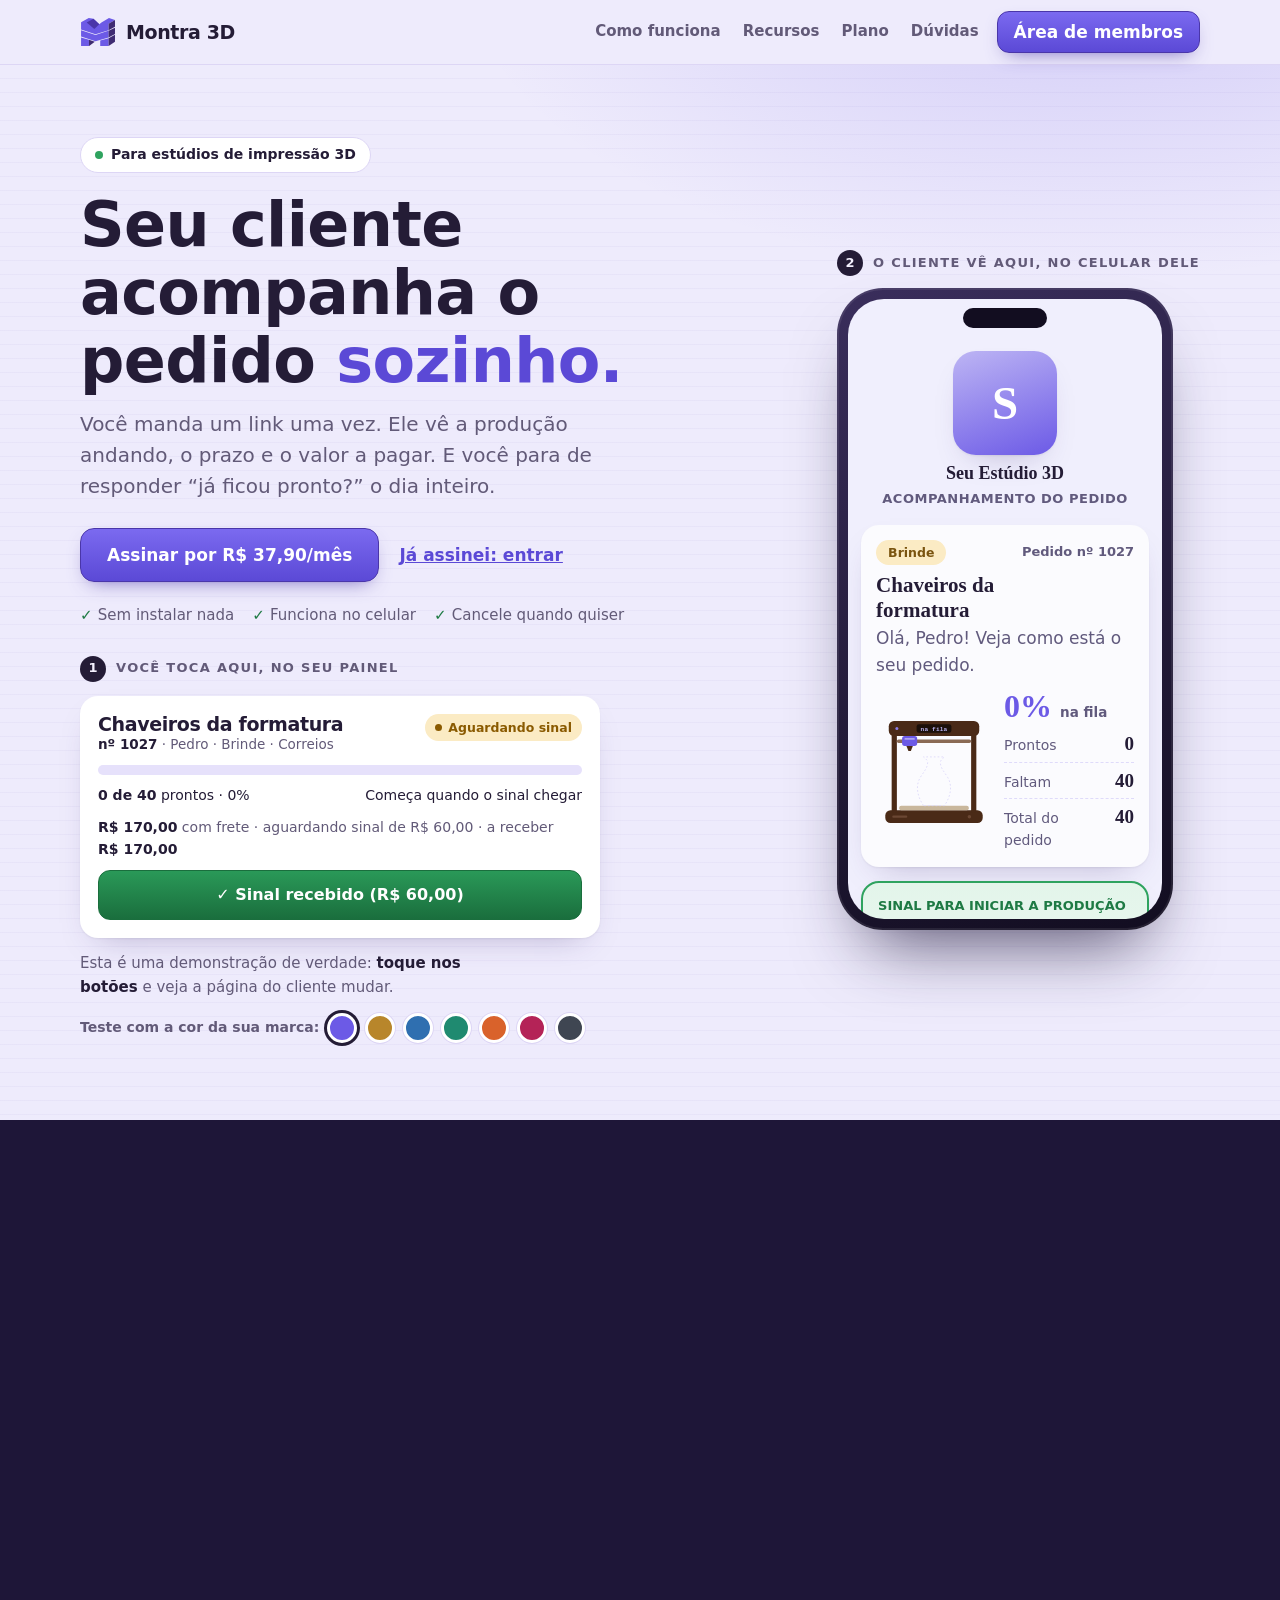
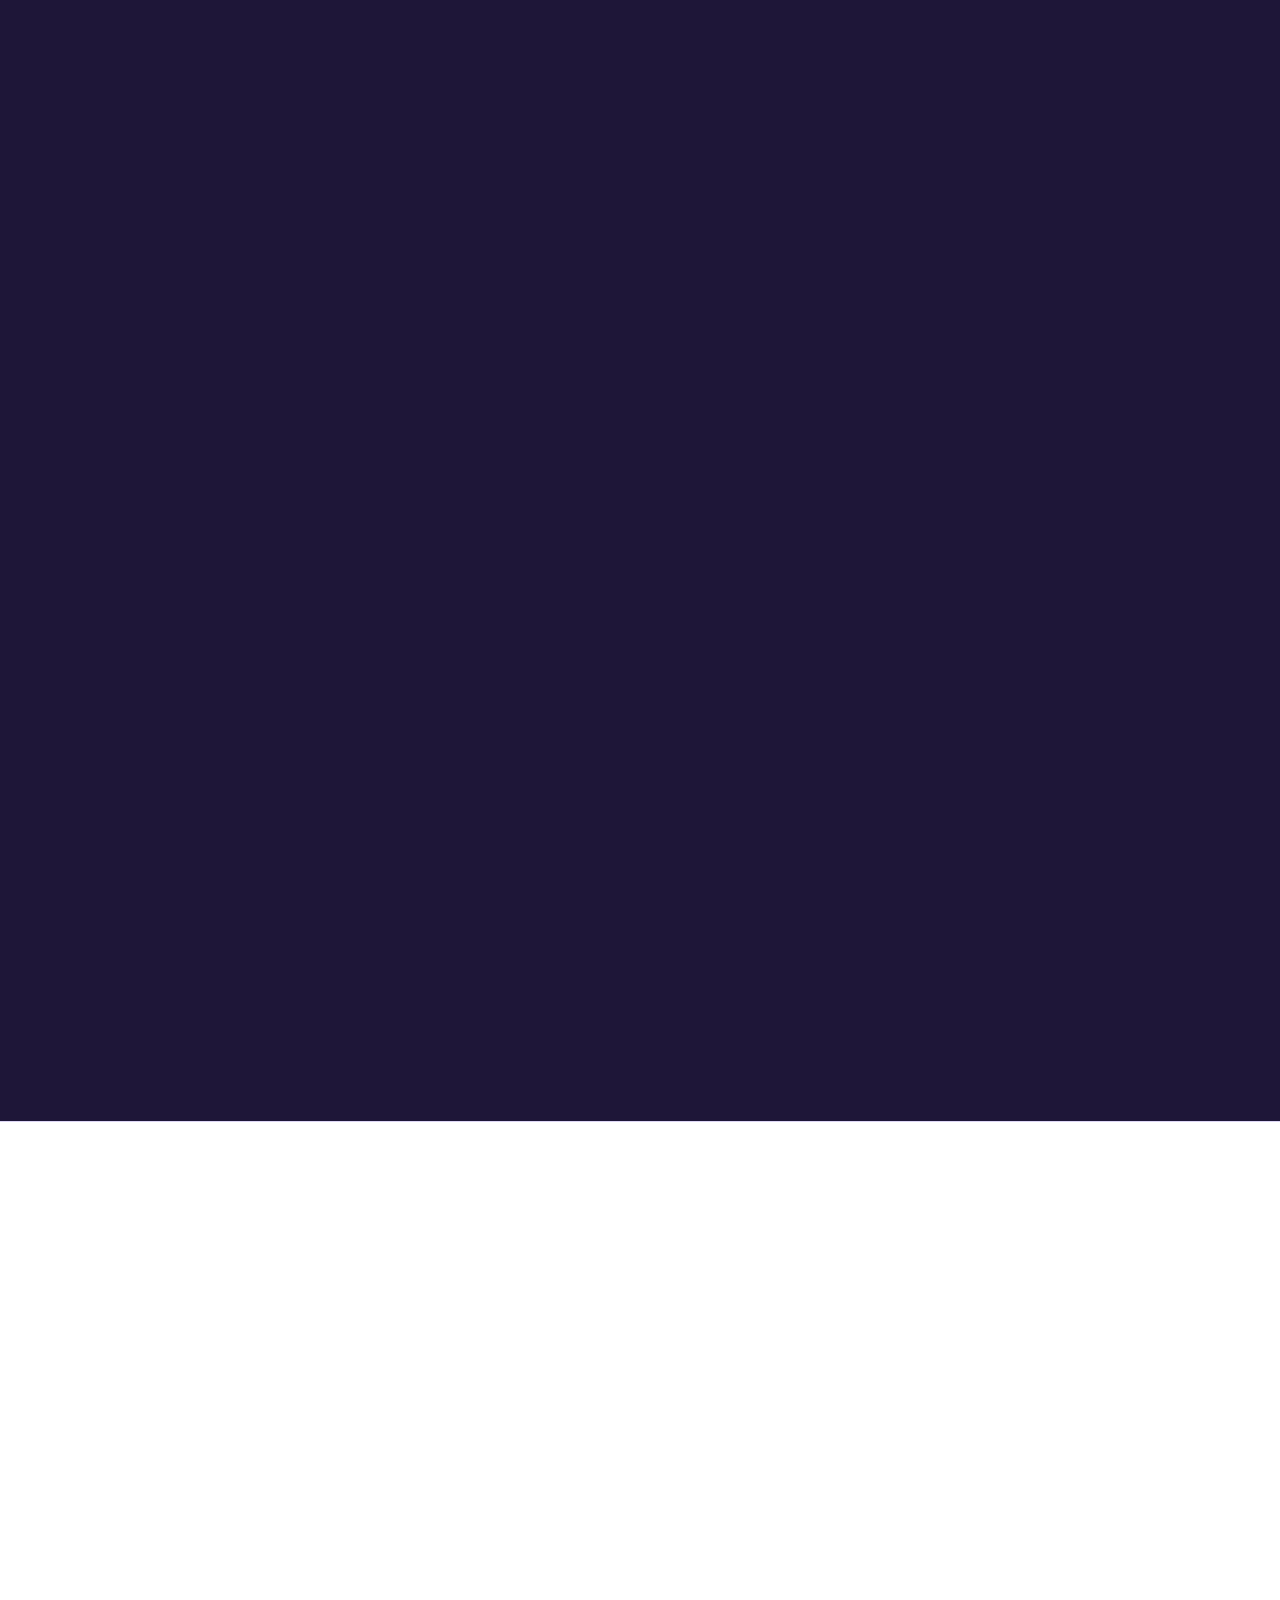
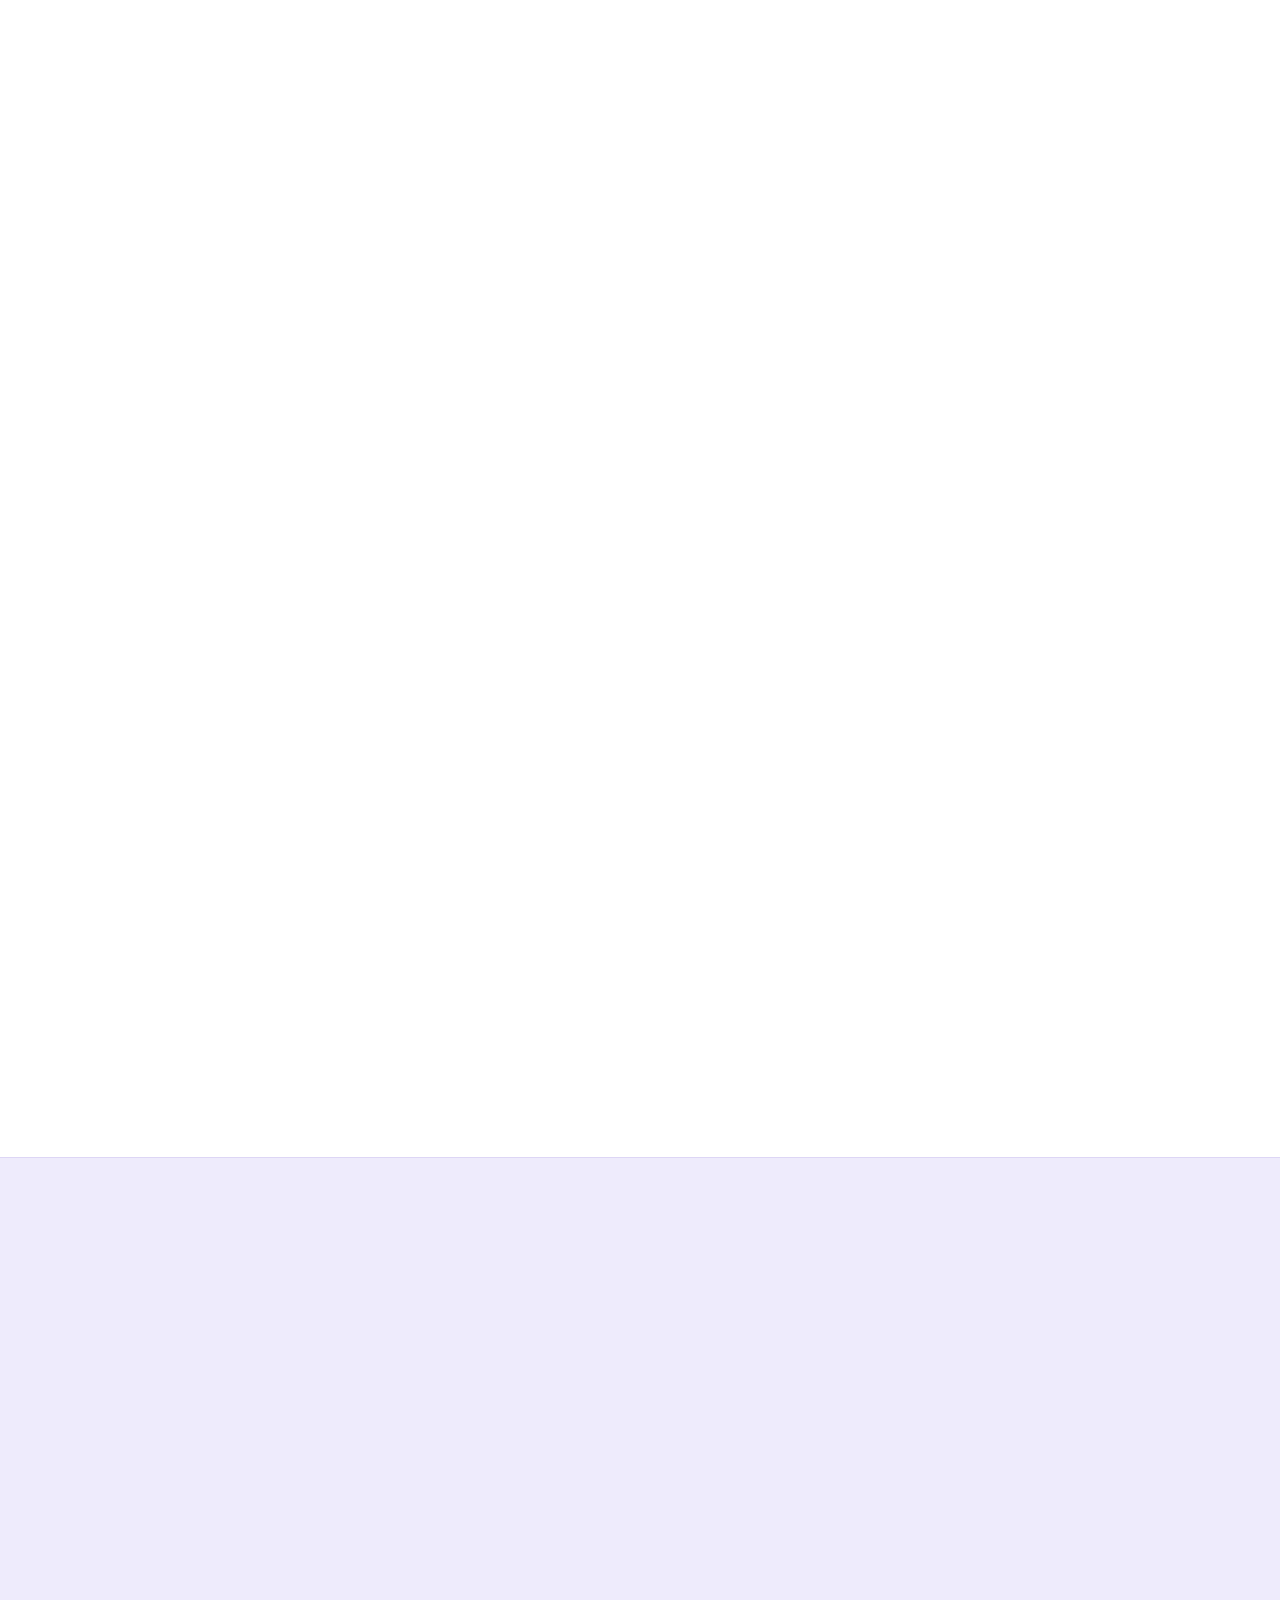
==== commit 5cfccf21: "Montra 3D: cadastro só para quem comprou ou foi liberado, botões direto ao checkout - Área de membro" ====
--- a/index.html
+++ b/index.html
@@ -3,37 +3,41 @@
 <head>
 <meta charset="UTF-8">
 <meta name="viewport" content="width=device-width, initial-scale=1, viewport-fit=cover">
-<title>StudioCT 3D | Seu cliente acompanha o pedido sozinho</title>
+<title>Montra 3D | Seu cliente acompanha o pedido sozinho</title>
 <meta name="description" content="Ferramenta para estúdios de impressão 3D: você manda um link e o cliente acompanha a produção, o prazo e o pagamento por Pix. Sem instalar nada.">
-<meta name="theme-color" content="#F6ECDC">
-<meta property="og:title" content="StudioCT 3D | Seu cliente acompanha o pedido sozinho">
+<meta name="theme-color" content="#EEEBFC">
+<meta property="og:title" content="Montra 3D | Seu cliente acompanha o pedido sozinho">
 <meta property="og:description" content="Você manda um link. O cliente vê a produção andando, o prazo e o valor a pagar.">
 <meta property="og:type" content="website">
-<meta property="og:image" content="https://studioct3d.com.br/assets/icone-512.png">
+<meta property="og:image" content="https://studioct3d.com.br/assets/montra-512.png">
 <!-- Links antigos de pedido (/?p=CODIGO) continuam funcionando: vão para a página do pedido. -->
 <script>(function () { var p = new URLSearchParams(location.search).get('p'); if (p) location.replace('p/' + encodeURIComponent(p)); })();</script>
-<link rel="icon" type="image/png" href="assets/favicon.png">
-<link rel="apple-touch-icon" href="assets/apple-touch-icon.png">
-<link rel="stylesheet" href="assets/estilo.css?v=6">
-<link rel="stylesheet" href="assets/pedido.css?v=6">
+<link rel="icon" type="image/svg+xml" href="assets/montra-icone.svg">
+<link rel="apple-touch-icon" href="assets/montra-apple-touch-icon.png">
+<link rel="stylesheet" href="assets/estilo.css?v=9">
+<link rel="stylesheet" href="assets/pedido.css?v=9">
 <style>
-  :root { --escuro: #2B1509; --creme: #FFF6E6; }
+  /* Marca Montra 3D: lavanda, violeta e roxo profundo (a demonstração do celular usa a cor do estúdio). */
+  :root { --cor: #5B49D6; --ouro: #6C5AE6; --ouro-claro: #A99CF5; --fundo: #EEEBFC; --cartao: #FFFFFF; --texto: #241C36; --suave: #625A78;
+    --linha: #DDD6F5; --trilho: #E6E1FB; --rodape-dlg: #F4F1FE; --texto-btn: #FFFFFF; --borda-btn: #4A36A9;
+    --sombra: 0 1px 2px rgb(36 28 54 / .06), 0 14px 32px -18px rgb(57 38 109 / .35);
+    --escuro: #1E1638; --creme: #F4F1FE; --titulo: "Segoe UI", system-ui, -apple-system, Roboto, Arial, sans-serif; }
+  .btn-cor, a.btn-cor { background: linear-gradient(180deg, #7B6AF0, #5B49D6); border-color: #4A36A9; color: #fff; box-shadow: 0 8px 20px -10px rgb(74 54 169 / .8); }
   html { scroll-behavior: smooth; }
   body { font-size: 17px; line-height: 1.55; }
   a { color: inherit; }
   .faixa-larga { width: min(1120px, 100% - 40px); margin-inline: auto; }
-  h1, h2, h3 { font-family: var(--serifa); line-height: 1.12; margin: 0; }
+  h1, h2, h3 { font-family: var(--titulo); font-weight: 800; letter-spacing: -.02em; line-height: 1.1; margin: 0; }
   h2 { font-size: clamp(28px, 4.2vw, 42px); }
   .sobre { margin: 0 0 12px; font-size: 13px; font-weight: 800; letter-spacing: .12em; text-transform: uppercase; color: var(--cor); }
   .lead { margin: 14px 0 0; font-size: clamp(17px, 2vw, 20px); color: var(--suave); max-width: 46ch; }
   .btn-grande { min-height: 54px; padding: 0 26px; font-size: 17px; border-radius: 14px; }
 
   /* Topo */
-  .barra-topo { position: sticky; top: 0; z-index: 40; background: rgb(246 236 220 / .92); border-bottom: 1px solid var(--linha); }
-  @supports (backdrop-filter: blur(8px)) { .barra-topo { backdrop-filter: blur(10px); background: rgb(246 236 220 / .78); } }
+  .barra-topo { position: sticky; top: 0; z-index: 40; background: #EEEBFC; border-bottom: 1px solid var(--linha); isolation: isolate; }
   .barra-topo .faixa-larga { display: flex; align-items: center; gap: 18px; min-height: 64px; }
-  .marca-topo { display: flex; align-items: center; gap: 10px; text-decoration: none; font: 700 19px var(--serifa); white-space: nowrap; }
-  .marca-topo img { width: 38px; height: auto; }
+  .marca-topo { display: flex; align-items: center; gap: 10px; text-decoration: none; font: 800 19px var(--titulo); letter-spacing: -.02em; white-space: nowrap; color: var(--texto); }
+  .marca-topo img { width: 36px; height: auto; }
   .nav { display: flex; gap: 22px; margin-left: auto; font-size: 15px; font-weight: 650; }
   .nav a { text-decoration: none; color: var(--suave); }
   .nav a:hover { color: var(--texto); }
@@ -43,8 +47,8 @@
   /* Abertura */
   .abertura { position: relative; overflow: hidden; padding: clamp(36px, 6vw, 72px) 0 clamp(40px, 6vw, 80px);
     background:
-      radial-gradient(900px 420px at 85% -10%, rgb(217 169 63 / .28), transparent 70%),
-      repeating-linear-gradient(180deg, transparent 0 13px, rgb(120 80 20 / .045) 13px 14px); }
+      radial-gradient(900px 460px at 85% -10%, rgb(108 90 230 / .22), transparent 70%),
+      repeating-linear-gradient(180deg, transparent 0 13px, rgb(74 54 169 / .04) 13px 14px); }
   .abertura h1 { font-size: clamp(36px, 5.6vw, 62px); letter-spacing: -.01em; max-width: 13ch; }
   .abertura h1 em { font-style: normal; color: var(--cor); }
   .selinho { display: inline-flex; align-items: center; gap: 8px; margin-bottom: 18px; padding: 6px 14px; border-radius: 999px; background: var(--cartao); border: 1px solid var(--linha); font-size: 14px; font-weight: 700; }
@@ -72,14 +76,14 @@
   .painel-demo .acoes .grande { flex: 1 1 100%; min-height: 50px; font-size: 16px; }
   .btn-verde { background: linear-gradient(180deg, #2A9958, #1A6E3D); border-color: #1A6E3D; color: #fff; }
   .painel-demo .btn.toque { animation: toque .5s ease-out; }
-  @keyframes toque { 0% { transform: scale(1); box-shadow: 0 0 0 0 rgb(184 134 43 / .55); } 40% { transform: scale(.95); } 100% { transform: scale(1); box-shadow: 0 0 0 16px rgb(184 134 43 / 0); } }
+  @keyframes toque { 0% { transform: scale(1); box-shadow: 0 0 0 0 rgb(108 90 230 / .55); } 40% { transform: scale(.95); } 100% { transform: scale(1); box-shadow: 0 0 0 16px rgb(184 134 43 / 0); } }
   .dica-palco { margin: 0; color: var(--suave); font-size: 15px; max-width: 46ch; }
   .dica-palco b { color: var(--texto); }
   .cores-demo { display: flex; flex-wrap: wrap; align-items: center; gap: 8px; font-size: 14px; color: var(--suave); font-weight: 650; }
   .cores-demo button { width: 30px; height: 30px; border-radius: 50%; border: 3px solid #fff; box-shadow: 0 0 0 1px var(--linha); padding: 0; }
   .cores-demo button[aria-pressed="true"] { box-shadow: 0 0 0 3px var(--texto); }
-  .fone { position: relative; width: 336px; max-width: 100%; padding: 11px; border-radius: 46px; background: linear-gradient(160deg, #4A2A17, #1D0D05); box-shadow: 0 40px 70px -30px rgb(43 21 9 / .75), inset 0 0 0 2px rgb(255 255 255 / .08); }
-  .fone::before { content: ""; position: absolute; top: 20px; left: 50%; width: 84px; height: 20px; margin-left: -42px; border-radius: 12px; background: #1D0D05; z-index: 2; }
+  .fone { position: relative; width: 336px; max-width: 100%; padding: 11px; border-radius: 46px; background: linear-gradient(160deg, #3A2E5C, #120D20); box-shadow: 0 40px 70px -30px rgb(30 22 56 / .75), inset 0 0 0 2px rgb(255 255 255 / .08); }
+  .fone::before { content: ""; position: absolute; top: 20px; left: 50%; width: 84px; height: 20px; margin-left: -42px; border-radius: 12px; background: #120D20; z-index: 2; }
   .fone .tela { height: 620px; overflow-y: auto; overscroll-behavior: contain; border-radius: 36px; background: var(--fundo); padding: 46px 13px 18px; scrollbar-width: none; }
   .fone .tela::-webkit-scrollbar { display: none; }
   .fone .acomp .titulo { font-size: 21px; }
@@ -87,6 +91,9 @@
   .fone .acomp .pct b { font-size: 32px; }
   .fone .acomp .progresso { gap: 12px; }
   .fone .acomp .cartao { padding: 15px; }
+  .fone .acomp h1, .fone .acomp h2, .fone .acomp h3 { letter-spacing: 0; }
+  /* Fora da tela, as animações da demonstração param (economiza bateria e processador). */
+  .fone.fora *, .fone.fora *::before, .fone.fora *::after { animation-play-state: paused !important; }
   @media (max-width: 880px) {
     .palco { grid-template-columns: 1fr; justify-items: center; }
     .lado-painel { width: 100%; justify-items: stretch; }
@@ -96,10 +103,10 @@
   /* O problema */
   .problema { background: var(--escuro); color: var(--creme); padding: clamp(48px, 7vw, 90px) 0; }
   .problema .sobre { color: var(--ouro); }
-  .problema .lead { color: #E6D3B8; }
+  .problema .lead { color: #D9D2F2; }
   .problema .dois { display: grid; grid-template-columns: 1fr 1fr; gap: clamp(28px, 5vw, 64px); align-items: center; }
-  .conversa { display: grid; gap: 10px; justify-items: start; padding: 22px; border-radius: 24px; background: #1C0C04; box-shadow: inset 0 0 0 1px rgb(255 255 255 / .06); }
-  .balao { max-width: 88%; padding: 9px 13px 7px; border-radius: 4px 16px 16px 16px; background: #3A2114; font-size: 15.5px; line-height: 1.35; }
+  .conversa { display: grid; gap: 10px; justify-items: start; padding: 22px; border-radius: 24px; background: #140E28; box-shadow: inset 0 0 0 1px rgb(255 255 255 / .06); }
+  .balao { max-width: 88%; padding: 9px 13px 7px; border-radius: 4px 16px 16px 16px; background: #2E2450; font-size: 15.5px; line-height: 1.35; }
   .balao small { display: block; margin-top: 2px; text-align: right; font-size: 11px; opacity: .6; }
   .balao.meu { justify-self: end; border-radius: 16px 4px 16px 16px; background: #1E5B3A; }
   .conversa .conta-msgs { justify-self: center; margin-top: 4px; padding: 5px 12px; border-radius: 999px; background: var(--perigo); font-size: 13px; font-weight: 700; }
@@ -111,7 +118,7 @@
   .passos { display: grid; grid-template-columns: repeat(3, 1fr); gap: 18px; margin: 34px 0 0; padding: 0; list-style: none; counter-reset: passo; }
   .passos li { position: relative; padding: 26px 22px 22px; border-radius: 20px; background: var(--fundo); border: 1px solid var(--linha); counter-increment: passo; }
   .passos li::before { content: counter(passo); display: grid; place-items: center; width: 44px; height: 44px; margin-bottom: 14px; border-radius: 14px; font: 700 22px var(--serifa);
-    background: linear-gradient(160deg, var(--ouro-claro), var(--ouro) 60%, var(--cor)); color: var(--texto); }
+    background: linear-gradient(160deg, var(--ouro-claro), var(--ouro) 60%, var(--cor)); color: #fff; font-family: var(--titulo); }
   .passos h3 { font-size: 21px; margin-bottom: 6px; }
   .passos p { margin: 0; color: var(--suave); font-size: 16px; }
   .recursos { display: grid; grid-template-columns: repeat(3, 1fr); gap: 16px; margin-top: 34px; }
@@ -134,20 +141,42 @@
   .final { padding: clamp(48px, 7vw, 86px) 0; text-align: center; background: var(--escuro); color: var(--creme);
     background-image: repeating-linear-gradient(180deg, transparent 0 13px, rgb(255 255 255 / .03) 13px 14px); }
   .final h2 { max-width: 18ch; margin-inline: auto; }
-  .final p { margin: 14px auto 26px; max-width: 44ch; color: #E6D3B8; }
-  .rodape-site { padding: 24px 0 calc(24px + env(safe-area-inset-bottom)); background: #1C0C04; color: #BFA98C; font-size: 14px; }
+  .final p { margin: 14px auto 26px; max-width: 44ch; color: #D9D2F2; }
+  .rodape-site { padding: 24px 0 calc(24px + env(safe-area-inset-bottom)); background: #140E28; color: #B4AACF; font-size: 14px; }
   .rodape-site .faixa-larga { display: flex; flex-wrap: wrap; justify-content: space-between; gap: 8px 20px; }
   .rodape-site a { color: var(--ouro-claro); }
+  /* Seções abaixo da dobra só são desenhadas quando chegam perto da tela. */
+  .problema, .secao, .final { content-visibility: auto; contain-intrinsic-size: auto 700px; }
+  /* Plano */
+  .plano { display: grid; grid-template-columns: minmax(0, 1.1fr) minmax(0, .9fr); gap: clamp(20px, 4vw, 48px); align-items: start; margin-top: 30px; }
+  .cartao-plano { padding: clamp(22px, 3vw, 32px); border-radius: 24px; background: var(--cartao); box-shadow: var(--sombra); border: 2px solid var(--ouro); }
+  .cartao-plano .nome-plano { display: flex; align-items: center; gap: 10px; font: 800 18px var(--titulo); }
+  .cartao-plano .nome-plano img { width: 34px; height: auto; }
+  .preco { display: flex; align-items: baseline; gap: 6px; margin: 14px 0 4px; }
+  .preco b { font: 800 clamp(40px, 6vw, 54px)/1 var(--titulo); letter-spacing: -.03em; color: var(--cor); }
+  .preco span { color: var(--suave); font-weight: 700; }
+  .cartao-plano .obs { margin: 0 0 16px; color: var(--suave); font-size: 15px; }
+  .itens-plano { display: grid; gap: 8px; margin: 0 0 20px; padding: 0; list-style: none; }
+  .itens-plano li { display: grid; grid-template-columns: 22px 1fr; gap: 8px; }
+  .itens-plano li::before { content: "✓"; color: var(--verde-escuro); font-weight: 900; }
+  .cartao-plano .btn { width: 100%; }
+  .comecar { display: grid; gap: 12px; margin: 0; padding: 0; list-style: none; counter-reset: c; }
+  .comecar li { display: grid; grid-template-columns: 38px 1fr; gap: 12px; align-items: start; counter-increment: c; }
+  .comecar li::before { content: counter(c); display: grid; place-items: center; width: 38px; height: 38px; border-radius: 12px; background: var(--trilho); color: var(--cor); font: 800 18px var(--titulo); }
+  .comecar b { display: block; }
+  .comecar span { color: var(--suave); font-size: 15.5px; }
+  @media (max-width: 860px) { .plano { grid-template-columns: 1fr; } }
 </style>
 </head>
 <body>
 
 <header class="barra-topo">
   <div class="faixa-larga">
-    <a class="marca-topo" href="./"><img src="assets/logo.webp" alt="" width="38" height="45">StudioCT 3D</a>
+    <a class="marca-topo" href="./"><img src="assets/montra.svg" alt="" width="36" height="31">Montra 3D</a>
     <nav class="nav" aria-label="Seções da página">
       <a href="#como-funciona">Como funciona</a>
       <a href="#recursos">Recursos</a>
+      <a href="#plano">Plano</a>
       <a href="#duvidas">Dúvidas</a>
     </nav>
     <a class="btn btn-cor" href="administrador/">Área de membros</a>
@@ -163,13 +192,13 @@
       <h1>Seu cliente acompanha o pedido <em>sozinho.</em></h1>
       <p class="lead">Você manda um link uma vez. Ele vê a produção andando, o prazo e o valor a pagar. E você para de responder “já ficou pronto?” o dia inteiro.</p>
       <div class="acoes-topo">
-        <a class="btn btn-cor btn-grande" href="administrador/#criar">Criar minha conta</a>
-        <a class="entrar" href="administrador/">Já tenho conta: entrar</a>
+        <a class="btn btn-cor btn-grande js-assinar" href="https://pay.cakto.com.br/mrcmh5t" rel="noopener">Assinar por R$ 37,90/mês</a>
+        <a class="entrar" href="administrador/">Já assinei: entrar</a>
       </div>
       <ul class="garantias">
         <li>Sem instalar nada</li>
         <li>Funciona no celular</li>
-        <li>Com a sua logo e as suas cores</li>
+        <li>Cancele quando quiser</li>
       </ul>
         </div>
           <div class="rotulo-palco" style="margin-top:14px"><b>1</b>Você toca aqui, no seu painel</div>
@@ -241,22 +270,50 @@
           <h3>Número do pedido</h3><p>O cliente informa o número, você digita na busca e o pedido aparece na hora.</p>
         </div>
         <div class="recurso">
-          <svg viewBox="0 0 24 24" fill="none" stroke="currentColor" stroke-width="1.8" stroke-linecap="round" stroke-linejoin="round" aria-hidden="true"><rect x="7" y="2.5" width="10" height="19" rx="2.5"/><path d="M11 18.500h2"/></svg>
-          <h3>No celular, sem instalar</h3><p>Você atualiza do lado da impressora. O cliente só abre o link no navegador: ele não precisa de conta.</p>
-        </div>
-      </div>
-    </div>
-  </section>
-
-  <section class="secao creme" id="duvidas">
+          <svg viewBox="0 0 24 24" fill="none" stroke="currentColor" stroke-width="1.8" stroke-linecap="round" stroke-linejoin="round" aria-hidden="true"><rect x="3" y="5" width="18" height="14" rx="2.5"/><circle cx="9" cy="10" r="1.8"/><path d="M21 15l-5-5-7 7"/></svg>
+          <h3>Cores e foto de referência</h3><p>Separe o pedido por cor (4 rosas, 6 azuis...) e guarde uma foto do modelo. Só você vê; o cliente vê o total.</p>
+        </div>
+      </div>
+    </div>
+  </section>
+
+  <section class="secao creme" id="plano">
+    <div class="faixa-larga">
+      <p class="sobre">Plano</p>
+      <h2>Um plano, tudo incluso.</h2>
+      <div class="plano">
+        <div class="cartao-plano">
+          <div class="nome-plano"><img src="assets/montra.svg" alt="" width="34" height="29" loading="lazy">Montra 3D · mensal</div>
+          <div class="preco"><b>R$ 37,90</b><span>/mês</span></div>
+          <p class="obs">No cartão ou no Pix. Sem fidelidade e com 7 dias de garantia.</p>
+          <ul class="itens-plano">
+            <li>Pedidos e clientes ilimitados</li>
+            <li>Página do cliente com a sua logo e as suas cores</li>
+            <li>Pagamento por Pix, com sinal e restante</li>
+            <li>Calculadora de chapas, cores e foto de referência</li>
+            <li>Número do pedido e busca rápida</li>
+          </ul>
+          <a class="btn btn-cor btn-grande js-assinar" href="https://pay.cakto.com.br/mrcmh5t" rel="noopener">Assinar agora</a>
+        </div>
+        <ol class="comecar" aria-label="Como começar">
+          <li><div><b>Assine</b><span>O pagamento é feito pela Cakto, com recibo no seu e-mail.</span></div></li>
+          <li><div><b>Crie a sua conta</b><span>Em <a href="administrador/#criar">Área de membros</a>, use o mesmo e-mail que você colocou na compra e escolha uma senha.</span></div></li>
+          <li><div><b>Monte o seu painel</b><span>Coloque o nome, a logo e a cor do seu estúdio e mande o primeiro link ainda hoje.</span></div></li>
+        </ol>
+      </div>
+    </div>
+  </section>
+
+  <section class="secao" id="duvidas">
     <div class="faixa-larga">
       <p class="sobre">Dúvidas</p>
       <h2>Perguntas que todo mundo faz.</h2>
       <div class="duvidas">
-        <details><summary>Preciso instalar alguma coisa?</summary><p>Não. Tudo funciona no navegador, no celular e no computador. Você cria a conta, confirma o e-mail e já pode cadastrar o primeiro pedido.</p></details>
+        <details><summary>Preciso instalar alguma coisa?</summary><p>Não. Tudo funciona no navegador, no celular e no computador, mesmo nos mais simples.</p></details>
+        <details><summary>Já assinei. Como eu entro?</summary><p>Abra a <a href="administrador/#criar">Área de membros</a>, toque em "Criar conta" e use o mesmo e-mail que você colocou na compra. Escolha uma senha, confirme pelo link que chega no seu e-mail e pronto. A confirmação do pagamento pode levar alguns minutos.</p></details>
         <details><summary>O meu cliente precisa criar conta?</summary><p>Não. Ele só abre o link que você envia. O link é secreto: só quem recebeu consegue ver o pedido.</p></details>
         <details><summary>Como eu recebo o pagamento?</summary><p>Direto na sua conta. A página mostra o valor e a sua chave Pix para o cliente copiar. O dinheiro não passa pela ferramenta: quando ele cair, você marca “pagamento recebido” no painel.</p></details>
-        <details><summary>Quanto custa?</summary><p>Estamos em fase de lançamento: criar a conta e usar é gratuito por enquanto. Se isso mudar, quem já usa é avisado antes.</p></details>
+        <details><summary>Quanto custa?</summary><p><b>R$ 37,90 por mês</b>, no cartão ou no Pix. Sem fidelidade: você cancela quando quiser, e tem 7 dias de garantia para pedir o dinheiro de volta. O pagamento é feito pela Cakto, com recibo por e-mail.</p></details>
         <details><summary>Posso cobrar um sinal antes de começar?</summary><p>Pode. Você define a porcentagem (40%, por exemplo) e a página mostra ao cliente quanto pagar agora e quanto fica para quando o pedido estiver pronto. Se você cobra tudo só no final, é só deixar o sinal em zero.</p></details>
         <details><summary>Serve só para impressão 3D?</summary><p>Foi feita para estúdios de impressão 3D, com direito a calculadora de chapas. Mas quem trabalha com qualquer produção sob encomenda consegue usar do mesmo jeito.</p></details>
       </div>
@@ -266,19 +323,19 @@
   <section class="final">
     <div class="faixa-larga">
       <h2>Monte o seu painel em dois minutos.</h2>
-      <p>Crie a conta, coloque a sua logo e mande o primeiro link ainda hoje.</p>
-      <a class="btn btn-cor btn-grande" href="administrador/#criar">Criar minha conta</a>
+      <p>Assine, crie a sua conta com o e-mail da compra e mande o primeiro link ainda hoje.</p>
+      <a class="btn btn-cor btn-grande js-assinar" href="https://pay.cakto.com.br/mrcmh5t" rel="noopener">Assinar por R$ 37,90/mês</a>
     </div>
   </section>
 </main>
 
 <footer class="rodape-site">
-  <div class="faixa-larga"><span>StudioCT 3D · Acompanhamento de pedidos para estúdios de impressão 3D</span><a href="administrador/">Área de membros</a></div>
+  <div class="faixa-larga"><span>Montra 3D · Acompanhamento de pedidos para estúdios de impressão 3D</span><a href="administrador/">Área de membros</a></div>
 </footer>
 
-<script src="config.js?v=6"></script>
-<script src="assets/comum.js?v=6"></script>
-<script src="assets/pedido.js?v=6"></script>
+<script src="config.js?v=9"></script>
+<script src="assets/comum.js?v=10"></script>
+<script src="assets/pedido.js?v=9"></script>
 <script>
 /* Demonstração: um pedido de mentira. Os botões do "painel" mudam o pedido e a tela do "cliente" é a mesma da página real. */
 (() => {
@@ -288,7 +345,7 @@
   const R = CT.dinheiro, HORA = 3600000;
   const POR_CHAPA = 10, H_CHAPA = 2;
   const inicial = () => ({ feitos: 0, etapa: 'fila', sinal_pago: false, quitado: false });
-  let d = inicial(), automatico = true, relogio = null, cor = CT.COR_PADRAO;
+  let d = inicial(), automatico = true, relogio = null, cor = '#6C5AE6';
   const QTD = 40, VALOR = 150, FRETE = 20, SINAL = 40;
 
   function pedido() {
@@ -368,14 +425,27 @@
   }
 
   // Cor da marca: muda só dentro do celular da demonstração.
-  const CORES = [['#B8862B', 'Dourado'], ['#2F6FB0', 'Azul'], ['#D9622B', 'Laranja'], ['#B42357', 'Vinho'], ['#6D3FC4', 'Roxo'], ['#3F4652', 'Grafite']];
+  const CORES = [['#6C5AE6', 'Violeta'], ['#B8862B', 'Dourado'], ['#2F6FB0', 'Azul'], ['#1F8A70', 'Verde'], ['#D9622B', 'Laranja'], ['#B42357', 'Vinho'], ['#3F4652', 'Grafite']];
   const caixaCores = document.getElementById('coresDemo');
+  // O dourado é a paleta original do sistema: aqui ela é escrita por extenso, porque a página inicial tem cores próprias.
+  const DOURADO = { '--cor': '#B8862B', '--ouro': '#D9A93F', '--ouro-claro': '#F1D488', '--fundo': '#F6ECDC', '--cartao': '#FFFAF2', '--linha': '#E9D8BC',
+    '--trilho': '#EFE2CC', '--texto-btn': '#3B1D0E', '--borda-btn': '#A97B22', '--texto': '#3B1D0E', '--suave': '#86654F' };
+  function corNoFone(c) {
+    Object.keys(DOURADO).forEach(k => fone.style.removeProperty(k));
+    if (c.toUpperCase() === CT.COR_PADRAO) Object.entries(DOURADO).forEach(([k, v]) => fone.style.setProperty(k, v));
+    else CT.aplicarCor(c, fone);
+  }
   function desenharCores() {
     caixaCores.replaceChildren('Teste com a cor da sua marca:', ...CORES.map(([c, n]) =>
-      el('button', { type: 'button', style: `background:${c}`, 'aria-label': n, title: n, 'aria-pressed': String(c === cor), onclick: () => { cor = c; CT.aplicarCor(c, fone); desenharCores(); desenharTela(); } })));
-  }
-
-  desenharCores(); desenharPainel(); desenharTela();
+      el('button', { type: 'button', style: `background:${c}`, 'aria-label': n, title: n, 'aria-pressed': String(c === cor), onclick: () => { cor = c; corNoFone(c); desenharCores(); desenharTela(); } })));
+  }
+
+  corNoFone(cor); desenharCores(); desenharPainel(); desenharTela();
+  // Pausa as animações do celular quando ele sai da tela.
+  if ('IntersectionObserver' in window) new IntersectionObserver(v => { fone.classList.toggle('fora', !v[0].isIntersecting); }).observe(fone);
+  // Link do plano: vem da configuração da cobrança (o endereço escrito no HTML vale se isto falhar).
+  if (CT.configurado) CT.pedir('/rest/v1/rpc/ct_checkout_publico', { metodo: 'POST', corpo: {} })
+    .then(u => { if (typeof u === 'string' && /^https:\/\//.test(u)) document.querySelectorAll('.js-assinar').forEach(a => { a.href = u; }); }).catch(() => {});
   const semMovimento = matchMedia('(prefers-reduced-motion: reduce)').matches;
   if (semMovimento) { automatico = false; acoes.sinal(); acoes.chapa(); acoes.chapa(); desenharPainel(); desenharTela(); }
   else if ('IntersectionObserver' in window) {
--- a/assets/pedido.css
+++ b/assets/pedido.css
@@ -33,6 +33,7 @@
 .acomp .etapas li.atual .bola { border-color: var(--cor); box-shadow: 0 0 0 4px rgb(217 169 63 / .3); }
 .acomp.concluido .etapas li.atual .bola { background: linear-gradient(180deg, var(--ouro-claro), var(--ouro)); box-shadow: 0 0 0 4px rgb(47 163 95 / .25); }
 .acomp .etapas li.atual { color: var(--texto); }
+.acomp .etapa-desc { margin: 12px 0 0; padding-top: 10px; border-top: 1px dashed var(--linha); text-align: center; color: var(--suave); font-size: 14px; line-height: 1.45; }
 .acomp .faixa { padding: 13px 15px; border-radius: 14px; font-weight: 650; }
 .acomp .faixa.perigo { background: var(--perigo-bg); color: var(--perigo); }
 .acomp .faixa.feito { display: grid; grid-template-columns: auto 1fr; gap: 12px; align-items: center; padding: 16px; color: #fff;
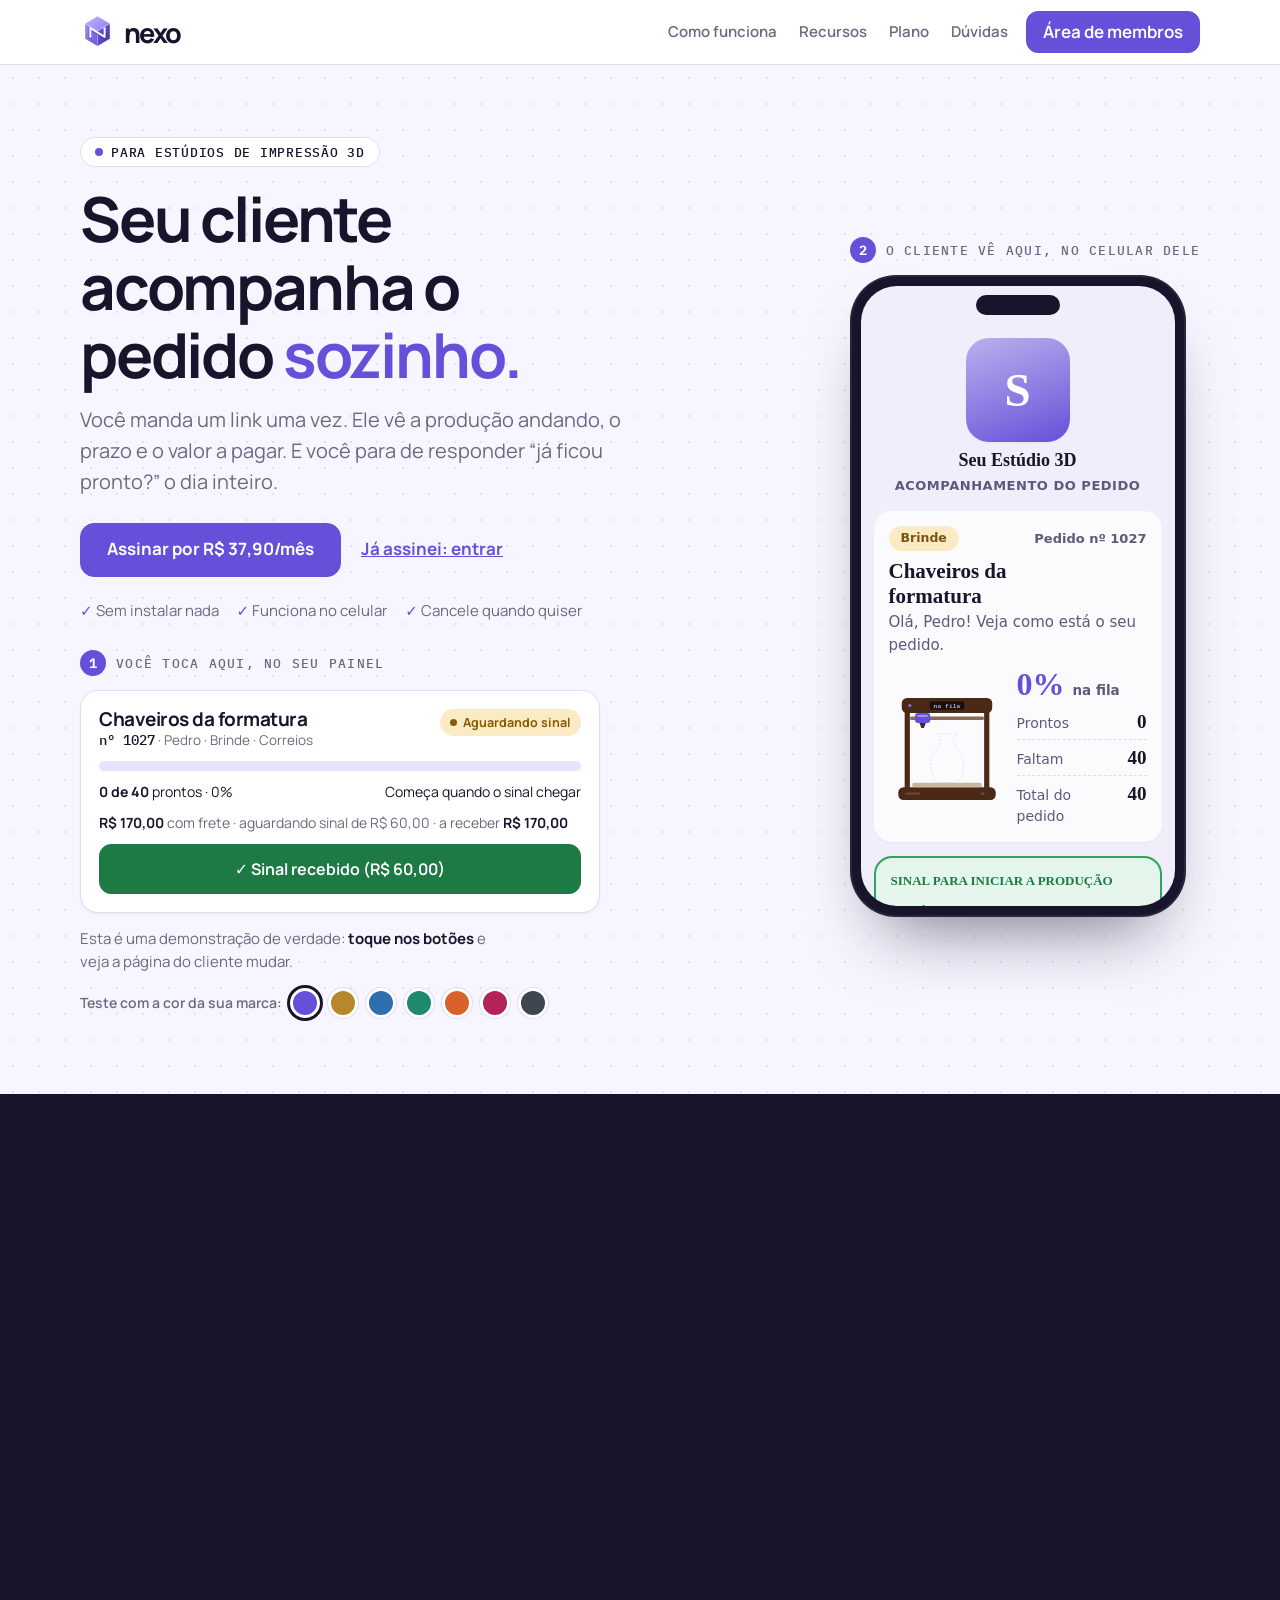
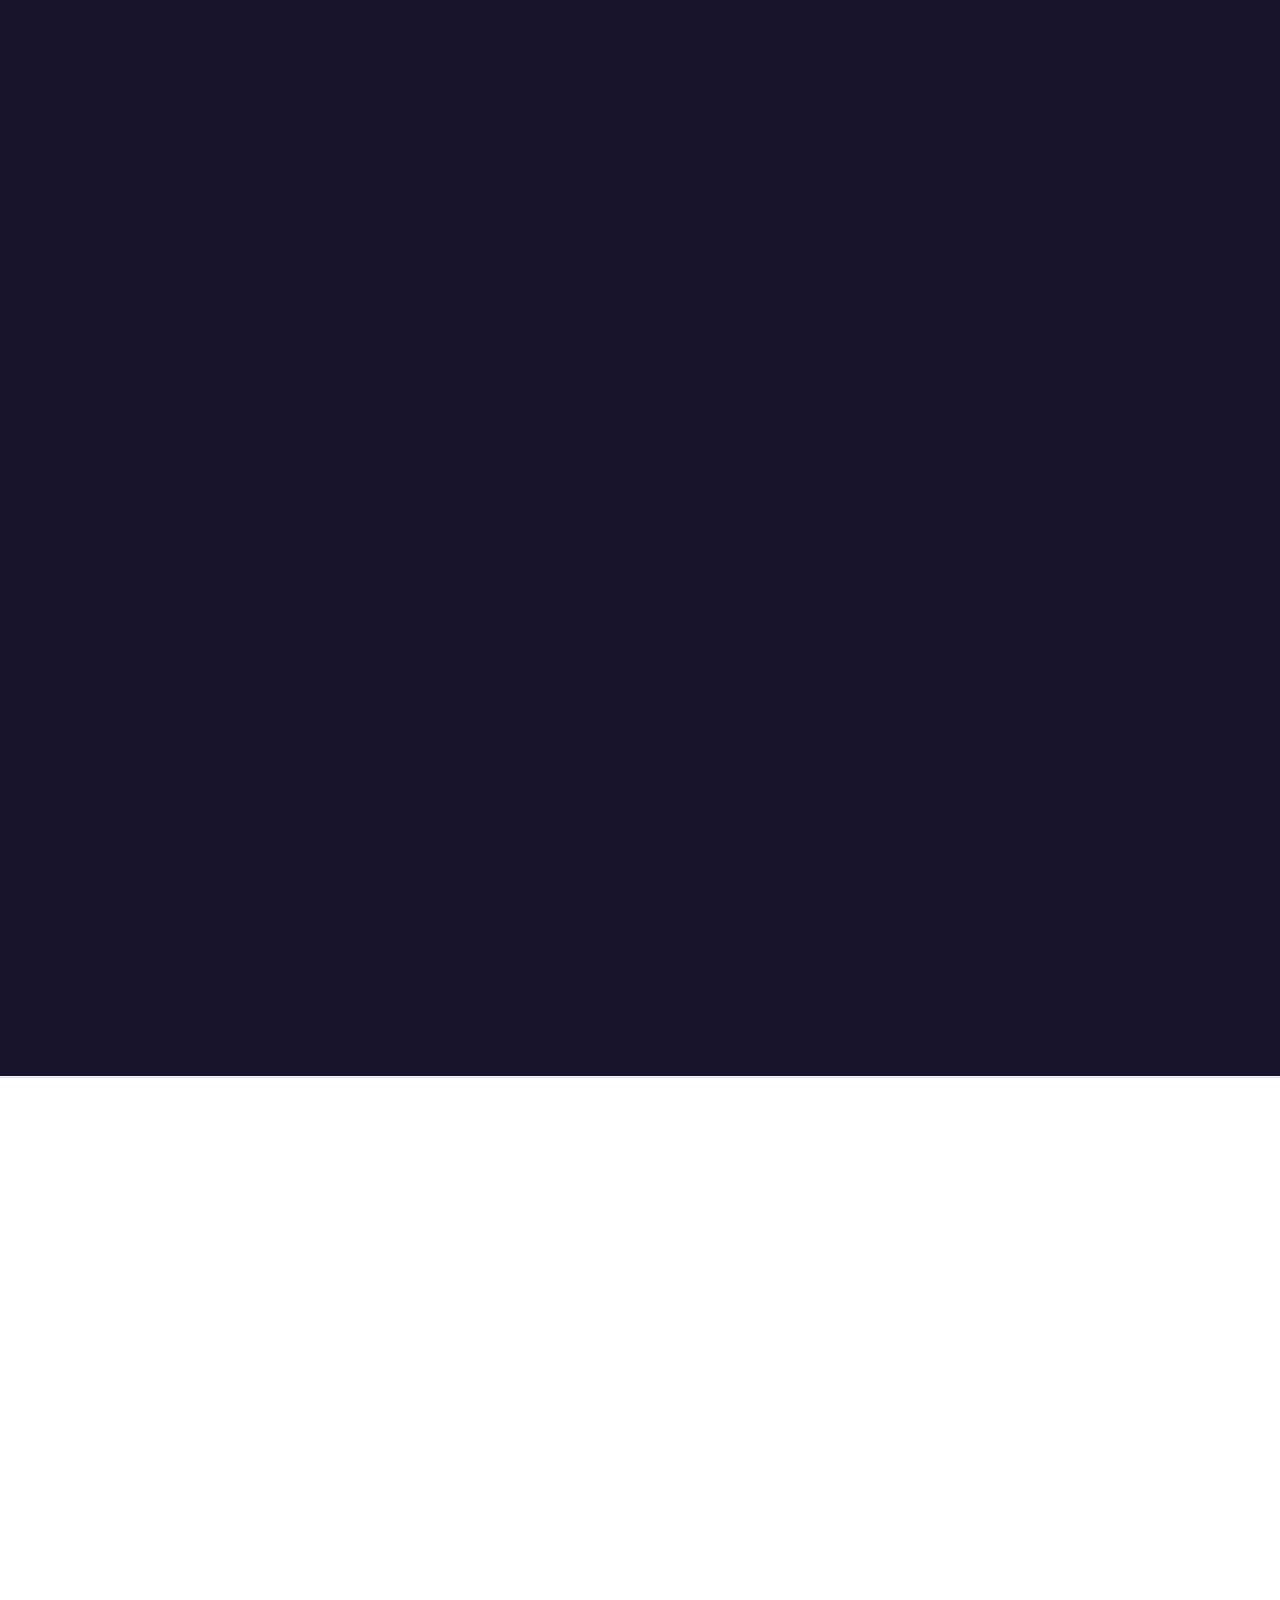
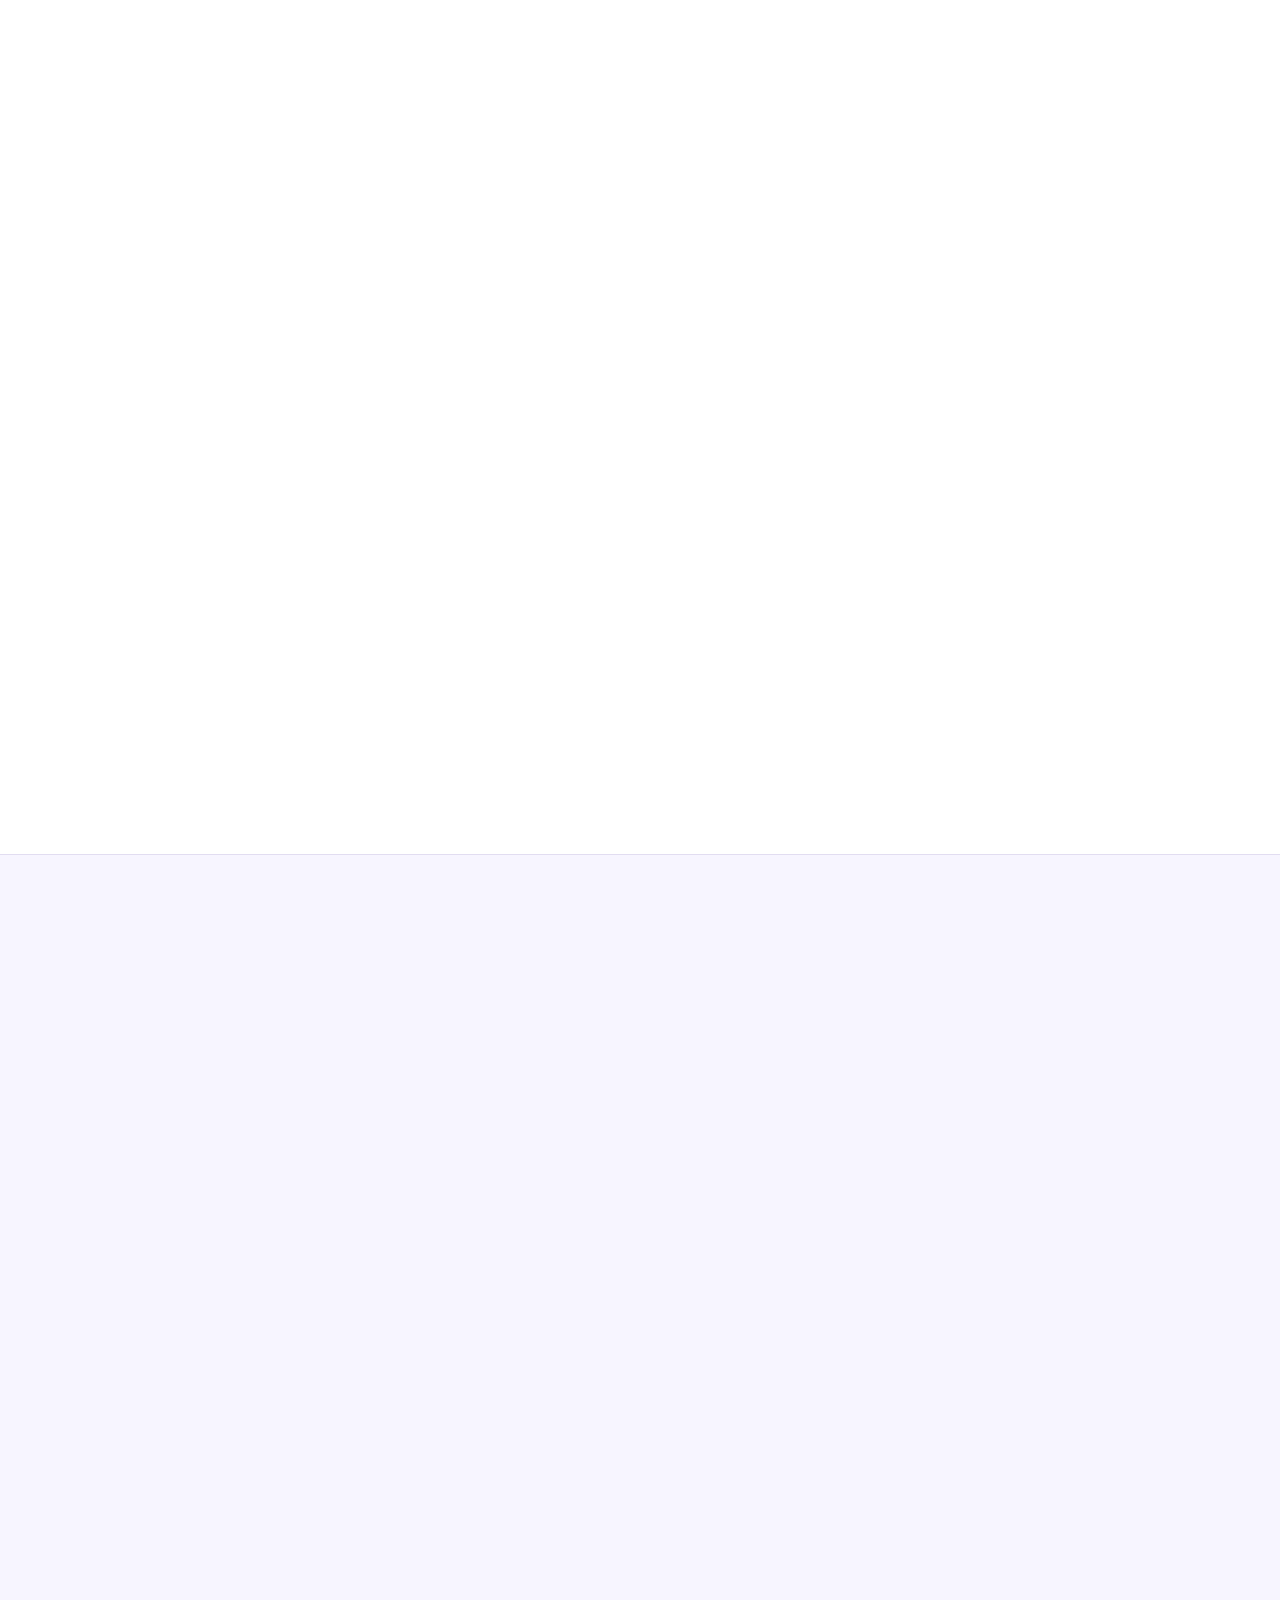
==== commit e435dda8: "Nexo: marca nova e links curtos com o apelido do estúdio - Página inicial e área de membros com a ma" ====
--- a/index.html
+++ b/index.html
@@ -3,95 +3,104 @@
 <head>
 <meta charset="UTF-8">
 <meta name="viewport" content="width=device-width, initial-scale=1, viewport-fit=cover">
-<title>Montra 3D | Seu cliente acompanha o pedido sozinho</title>
+<title>Nexo | Seu cliente acompanha o pedido sozinho</title>
 <meta name="description" content="Ferramenta para estúdios de impressão 3D: você manda um link e o cliente acompanha a produção, o prazo e o pagamento por Pix. Sem instalar nada.">
-<meta name="theme-color" content="#EEEBFC">
-<meta property="og:title" content="Montra 3D | Seu cliente acompanha o pedido sozinho">
+<meta name="theme-color" content="#F7F5FF">
+<meta property="og:title" content="Nexo | Seu cliente acompanha o pedido sozinho">
+<meta property="og:site_name" content="Nexo">
 <meta property="og:description" content="Você manda um link. O cliente vê a produção andando, o prazo e o valor a pagar.">
 <meta property="og:type" content="website">
-<meta property="og:image" content="https://studioct3d.com.br/assets/montra-512.png">
+<meta property="og:image" content="https://nexostud.com.br/assets/nexo-og.png">
+<meta property="og:image:width" content="1200">
+<meta property="og:image:height" content="630">
+<meta name="twitter:card" content="summary_large_image">
 <!-- Links antigos de pedido (/?p=CODIGO) continuam funcionando: vão para a página do pedido. -->
 <script>(function () { var p = new URLSearchParams(location.search).get('p'); if (p) location.replace('p/' + encodeURIComponent(p)); })();</script>
-<link rel="icon" type="image/svg+xml" href="assets/montra-icone.svg">
-<link rel="apple-touch-icon" href="assets/montra-apple-touch-icon.png">
+<link rel="icon" type="image/svg+xml" href="assets/nexo.svg">
+<link rel="apple-touch-icon" href="assets/nexo-apple-touch-icon.png">
+<link rel="preload" href="assets/fontes/manrope.woff2" as="font" type="font/woff2" crossorigin>
 <link rel="stylesheet" href="assets/estilo.css?v=9">
 <link rel="stylesheet" href="assets/pedido.css?v=9">
+<link rel="stylesheet" href="assets/nexo.css?v=1">
 <style>
-  /* Marca Montra 3D: lavanda, violeta e roxo profundo (a demonstração do celular usa a cor do estúdio). */
-  :root { --cor: #5B49D6; --ouro: #6C5AE6; --ouro-claro: #A99CF5; --fundo: #EEEBFC; --cartao: #FFFFFF; --texto: #241C36; --suave: #625A78;
-    --linha: #DDD6F5; --trilho: #E6E1FB; --rodape-dlg: #F4F1FE; --texto-btn: #FFFFFF; --borda-btn: #4A36A9;
-    --sombra: 0 1px 2px rgb(36 28 54 / .06), 0 14px 32px -18px rgb(57 38 109 / .35);
-    --escuro: #1E1638; --creme: #F4F1FE; --titulo: "Segoe UI", system-ui, -apple-system, Roboto, Arial, sans-serif; }
-  .btn-cor, a.btn-cor { background: linear-gradient(180deg, #7B6AF0, #5B49D6); border-color: #4A36A9; color: #fff; box-shadow: 0 8px 20px -10px rgb(74 54 169 / .8); }
+  /* Marca Nexo (kit de marca): papel, violeta e grafite. Manrope nos textos e IBM Plex Mono nos rótulos e números.
+     A demonstração do celular usa a cor e a fonte do estúdio, como a página real do cliente. */
+  :root { --cor: #6650D9; --ouro: #6650D9; --ouro-claro: #B9ADF6; --fundo: #F7F5FF; --cartao: #FFFFFF; --texto: #17142B; --suave: #6D6880;
+    --linha: #E2DDF1; --trilho: #E8E2FF; --rodape-dlg: #F7F5FF; --texto-btn: #FFFFFF; --borda-btn: #6650D9;
+    --sombra: 0 1px 2px rgb(23 20 43 / .05);
+    --escuro: #17142B; --creme: #F7F5FF; --titulo: var(--nexo-fonte); }
+  .btn-cor, a.btn-cor { background: #6650D9; border-color: #6650D9; color: #fff; box-shadow: none; }
+  .btn-cor:hover { background: #5640C8; border-color: #5640C8; }
+  :focus-visible { outline: 3px solid #6650D9; outline-offset: 2px; }
   html { scroll-behavior: smooth; }
-  body { font-size: 17px; line-height: 1.55; }
+  body { font-size: 17px; line-height: 1.55; background: var(--fundo); color: var(--texto); }
   a { color: inherit; }
-  .faixa-larga { width: min(1120px, 100% - 40px); margin-inline: auto; }
-  h1, h2, h3 { font-family: var(--titulo); font-weight: 800; letter-spacing: -.02em; line-height: 1.1; margin: 0; }
+  .faixa-larga { width: min(1120px, 100% - 32px); margin-inline: auto; }
+  h1, h2, h3 { font-family: var(--titulo); font-weight: 700; letter-spacing: -.025em; line-height: 1.1; margin: 0; }
   h2 { font-size: clamp(28px, 4.2vw, 42px); }
-  .sobre { margin: 0 0 12px; font-size: 13px; font-weight: 800; letter-spacing: .12em; text-transform: uppercase; color: var(--cor); }
+  .sobre { margin: 0 0 14px; font: 500 13px var(--nexo-mono); letter-spacing: .14em; text-transform: uppercase; color: var(--cor); }
   .lead { margin: 14px 0 0; font-size: clamp(17px, 2vw, 20px); color: var(--suave); max-width: 46ch; }
-  .btn-grande { min-height: 54px; padding: 0 26px; font-size: 17px; border-radius: 14px; }
+  .btn-grande { min-height: 54px; padding: 0 26px; font-size: 17px; font-weight: 700; border-radius: 14px; }
 
   /* Topo */
-  .barra-topo { position: sticky; top: 0; z-index: 40; background: #EEEBFC; border-bottom: 1px solid var(--linha); isolation: isolate; }
+  .barra-topo { position: sticky; top: 0; z-index: 40; background: #FFFFFF; border-bottom: 1px solid var(--linha); isolation: isolate; }
   .barra-topo .faixa-larga { display: flex; align-items: center; gap: 18px; min-height: 64px; }
-  .marca-topo { display: flex; align-items: center; gap: 10px; text-decoration: none; font: 800 19px var(--titulo); letter-spacing: -.02em; white-space: nowrap; color: var(--texto); }
-  .marca-topo img { width: 36px; height: auto; }
-  .nav { display: flex; gap: 22px; margin-left: auto; font-size: 15px; font-weight: 650; }
+  .marca-topo { font-size: 27px; }
+  .nav { display: flex; gap: 22px; margin-left: auto; font-size: 15px; font-weight: 600; }
   .nav a { text-decoration: none; color: var(--suave); }
   .nav a:hover { color: var(--texto); }
   .barra-topo .btn { min-height: 42px; white-space: nowrap; }
-  @media (max-width: 760px) { .nav { display: none; } .barra-topo .btn { margin-left: auto; padding: 0 12px; font-size: 14.5px; } .marca-topo { font-size: 17px; } }
-
-  /* Abertura */
+  @media (max-width: 760px) { .nav { display: none; } .barra-topo .btn { margin-left: auto; padding: 0 12px; font-size: 14.5px; } .marca-topo { font-size: 24px; } }
+
+  /* Abertura: pontos espaçados como textura de apoio */
   .abertura { position: relative; overflow: hidden; padding: clamp(36px, 6vw, 72px) 0 clamp(40px, 6vw, 80px);
-    background:
-      radial-gradient(900px 460px at 85% -10%, rgb(108 90 230 / .22), transparent 70%),
-      repeating-linear-gradient(180deg, transparent 0 13px, rgb(74 54 169 / .04) 13px 14px); }
-  .abertura h1 { font-size: clamp(36px, 5.6vw, 62px); letter-spacing: -.01em; max-width: 13ch; }
+    background-image: radial-gradient(rgb(102 80 217 / .13) 1.2px, transparent 1.6px); background-size: 26px 26px; }
+  .abertura h1 { font-size: clamp(36px, 5.6vw, 62px); letter-spacing: -.035em; max-width: 13ch; }
   .abertura h1 em { font-style: normal; color: var(--cor); }
-  .selinho { display: inline-flex; align-items: center; gap: 8px; margin-bottom: 18px; padding: 6px 14px; border-radius: 999px; background: var(--cartao); border: 1px solid var(--linha); font-size: 14px; font-weight: 700; }
-  .selinho i { width: 8px; height: 8px; border-radius: 50%; background: var(--verde); }
+  .selinho { display: inline-flex; align-items: center; gap: 8px; margin-bottom: 18px; padding: 6px 14px; border-radius: 999px; background: var(--cartao); border: 1px solid var(--linha);
+    font: 500 12.5px var(--nexo-mono); letter-spacing: .06em; text-transform: uppercase; }
+  .selinho i { width: 8px; height: 8px; border-radius: 50%; background: var(--cor); }
   .acoes-topo { display: flex; flex-wrap: wrap; align-items: center; gap: 12px 20px; margin-top: 26px; }
   .acoes-topo .entrar { font-weight: 700; color: var(--cor); }
   .garantias { display: flex; flex-wrap: wrap; gap: 6px 18px; margin: 22px 0 0; padding: 0; list-style: none; color: var(--suave); font-size: 15px; }
-  .garantias li::before { content: "✓ "; color: var(--verde-escuro); font-weight: 800; }
+  .garantias li::before { content: "✓ "; color: var(--cor); font-weight: 800; }
 
   /* Demonstração: painel do estúdio de um lado, celular do cliente do outro */
   .palco { display: grid; grid-template-columns: minmax(0, 1fr) auto; gap: clamp(24px, 5vw, 64px); align-items: center; }
   .lado-painel { display: grid; gap: 14px; }
-  .rotulo-palco { display: flex; align-items: center; gap: 10px; font-size: 13px; font-weight: 800; letter-spacing: .1em; text-transform: uppercase; color: var(--suave); }
-  .rotulo-palco b { display: grid; place-items: center; width: 26px; height: 26px; border-radius: 50%; background: var(--texto); color: var(--creme); font-size: 13px; letter-spacing: 0; }
-  .painel-demo { display: grid; gap: 10px; max-width: 520px; }
+  .rotulo-palco { display: flex; align-items: center; gap: 10px; font: 500 12.5px var(--nexo-mono); letter-spacing: .1em; text-transform: uppercase; color: var(--suave); }
+  .rotulo-palco b { display: grid; place-items: center; width: 26px; height: 26px; border-radius: 50%; background: var(--cor); color: #fff; font-size: 12.5px; letter-spacing: 0; }
+  .painel-demo { display: grid; gap: 10px; max-width: 520px; border: 1px solid var(--linha); }
   .painel-demo .cabeca-p { display: flex; justify-content: space-between; align-items: flex-start; gap: 10px; }
   .painel-demo h3 { font-size: 19px; }
   .painel-demo .sub { color: var(--suave); font-size: 13.5px; }
-  .painel-demo .sub b { color: var(--texto); }
+  .painel-demo .sub b { color: var(--texto); font-family: var(--nexo-mono); font-weight: 500; }
   .painel-demo .meta { display: flex; flex-wrap: wrap; justify-content: space-between; gap: 4px 12px; font-size: 14px; }
   .painel-demo .pg { font-size: 14px; color: var(--suave); }
   .painel-demo .pg b { color: var(--texto); }
   .painel-demo .acoes { display: flex; flex-wrap: wrap; gap: 8px; }
   .painel-demo .acoes .btn { min-height: 44px; padding: 0 14px; font-size: 15px; }
   .painel-demo .acoes .grande { flex: 1 1 100%; min-height: 50px; font-size: 16px; }
-  .btn-verde { background: linear-gradient(180deg, #2A9958, #1A6E3D); border-color: #1A6E3D; color: #fff; }
+  .btn-verde { background: #1E7A44; border-color: #1E7A44; color: #fff; }
   .painel-demo .btn.toque { animation: toque .5s ease-out; }
-  @keyframes toque { 0% { transform: scale(1); box-shadow: 0 0 0 0 rgb(108 90 230 / .55); } 40% { transform: scale(.95); } 100% { transform: scale(1); box-shadow: 0 0 0 16px rgb(184 134 43 / 0); } }
+  @keyframes toque { 0% { transform: scale(1); box-shadow: 0 0 0 0 rgb(102 80 217 / .5); } 40% { transform: scale(.95); } 100% { transform: scale(1); box-shadow: 0 0 0 16px rgb(102 80 217 / 0); } }
   .dica-palco { margin: 0; color: var(--suave); font-size: 15px; max-width: 46ch; }
   .dica-palco b { color: var(--texto); }
-  .cores-demo { display: flex; flex-wrap: wrap; align-items: center; gap: 8px; font-size: 14px; color: var(--suave); font-weight: 650; }
+  .cores-demo { display: flex; flex-wrap: wrap; align-items: center; gap: 8px; font-size: 14px; color: var(--suave); font-weight: 600; }
   .cores-demo button { width: 30px; height: 30px; border-radius: 50%; border: 3px solid #fff; box-shadow: 0 0 0 1px var(--linha); padding: 0; }
   .cores-demo button[aria-pressed="true"] { box-shadow: 0 0 0 3px var(--texto); }
-  .fone { position: relative; width: 336px; max-width: 100%; padding: 11px; border-radius: 46px; background: linear-gradient(160deg, #3A2E5C, #120D20); box-shadow: 0 40px 70px -30px rgb(30 22 56 / .75), inset 0 0 0 2px rgb(255 255 255 / .08); }
-  .fone::before { content: ""; position: absolute; top: 20px; left: 50%; width: 84px; height: 20px; margin-left: -42px; border-radius: 12px; background: #120D20; z-index: 2; }
-  .fone .tela { height: 620px; overflow-y: auto; overscroll-behavior: contain; border-radius: 36px; background: var(--fundo); padding: 46px 13px 18px; scrollbar-width: none; }
+  .fone { position: relative; width: 336px; max-width: 100%; padding: 11px; border-radius: 46px; background: #17142B; box-shadow: 0 40px 70px -34px rgb(23 20 43 / .6), inset 0 0 0 2px rgb(255 255 255 / .08); }
+  .fone::before { content: ""; position: absolute; top: 20px; left: 50%; width: 84px; height: 20px; margin-left: -42px; border-radius: 12px; background: #17142B; z-index: 2; }
+  /* Dentro do celular vale a identidade do estúdio (fonte e cores da página real do cliente), não a da Nexo. */
+  .fone .tela { height: 620px; overflow-y: auto; overscroll-behavior: contain; border-radius: 36px; background: var(--fundo); padding: 46px 13px 18px; scrollbar-width: none;
+    font: 15px/1.5 "Segoe UI", system-ui, -apple-system, Roboto, Arial, sans-serif; --serifa: Georgia, "Times New Roman", serif; }
   .fone .tela::-webkit-scrollbar { display: none; }
   .fone .acomp .titulo { font-size: 21px; }
   .fone .acomp .imp { width: 116px; }
   .fone .acomp .pct b { font-size: 32px; }
   .fone .acomp .progresso { gap: 12px; }
   .fone .acomp .cartao { padding: 15px; }
-  .fone .acomp h1, .fone .acomp h2, .fone .acomp h3 { letter-spacing: 0; }
+  .fone .acomp h1, .fone .acomp h2, .fone .acomp h3 { letter-spacing: 0; font-family: var(--serifa); }
   /* Fora da tela, as animações da demonstração param (economiza bateria e processador). */
   .fone.fora *, .fone.fora *::before, .fone.fora *::after { animation-play-state: paused !important; }
   @media (max-width: 880px) {
@@ -102,67 +111,76 @@
 
   /* O problema */
   .problema { background: var(--escuro); color: var(--creme); padding: clamp(48px, 7vw, 90px) 0; }
-  .problema .sobre { color: var(--ouro); }
-  .problema .lead { color: #D9D2F2; }
+  .problema .sobre { color: #B9ADF6; }
+  .problema .lead { color: #CFC9E6; }
   .problema .dois { display: grid; grid-template-columns: 1fr 1fr; gap: clamp(28px, 5vw, 64px); align-items: center; }
-  .conversa { display: grid; gap: 10px; justify-items: start; padding: 22px; border-radius: 24px; background: #140E28; box-shadow: inset 0 0 0 1px rgb(255 255 255 / .06); }
-  .balao { max-width: 88%; padding: 9px 13px 7px; border-radius: 4px 16px 16px 16px; background: #2E2450; font-size: 15.5px; line-height: 1.35; }
-  .balao small { display: block; margin-top: 2px; text-align: right; font-size: 11px; opacity: .6; }
-  .balao.meu { justify-self: end; border-radius: 16px 4px 16px 16px; background: #1E5B3A; }
-  .conversa .conta-msgs { justify-self: center; margin-top: 4px; padding: 5px 12px; border-radius: 999px; background: var(--perigo); font-size: 13px; font-weight: 700; }
+  .conversa { display: grid; gap: 10px; justify-items: start; padding: 22px; border-radius: 22px; background: #100E20; box-shadow: inset 0 0 0 1px rgb(255 255 255 / .07); }
+  .balao { max-width: 88%; padding: 9px 13px 7px; border-radius: 4px 16px 16px 16px; background: #2A2647; font-size: 15.5px; line-height: 1.35; }
+  .balao small { display: block; margin-top: 2px; text-align: right; font: 500 11px var(--nexo-mono); opacity: .6; }
+  .balao.meu { justify-self: end; border-radius: 16px 4px 16px 16px; background: #372875; }
+  .conversa .conta-msgs { justify-self: center; margin-top: 4px; padding: 5px 12px; border-radius: 999px; background: var(--perigo); font: 500 12.5px var(--nexo-mono); }
   @media (max-width: 800px) { .problema .dois { grid-template-columns: 1fr; } }
 
   /* Seções claras */
   .secao { padding: clamp(48px, 7vw, 90px) 0; }
   .secao.creme { background: var(--cartao); border-block: 1px solid var(--linha); }
-  .passos { display: grid; grid-template-columns: repeat(3, 1fr); gap: 18px; margin: 34px 0 0; padding: 0; list-style: none; counter-reset: passo; }
-  .passos li { position: relative; padding: 26px 22px 22px; border-radius: 20px; background: var(--fundo); border: 1px solid var(--linha); counter-increment: passo; }
-  .passos li::before { content: counter(passo); display: grid; place-items: center; width: 44px; height: 44px; margin-bottom: 14px; border-radius: 14px; font: 700 22px var(--serifa);
-    background: linear-gradient(160deg, var(--ouro-claro), var(--ouro) 60%, var(--cor)); color: #fff; font-family: var(--titulo); }
+  /* Passos: uma trilha fina com os pontos de cada etapa. */
+  .passos { position: relative; display: grid; grid-template-columns: repeat(3, 1fr); gap: 18px; margin: 38px 0 0; padding: 0; list-style: none; counter-reset: passo; }
+  .passos::before { content: ""; position: absolute; top: 21px; left: 22px; right: calc((100% - 36px) / 3 - 22px); height: 2px; background: var(--linha); }
+  .passos li { position: relative; padding: 0 8px 0 0; counter-increment: passo; }
+  .passos li::before { content: "0" counter(passo); position: relative; display: grid; place-items: center; width: 44px; height: 44px; margin-bottom: 16px; border-radius: 50%;
+    background: var(--cartao); border: 2px solid var(--cor); color: var(--cor); font: 500 15px var(--nexo-mono); }
   .passos h3 { font-size: 21px; margin-bottom: 6px; }
   .passos p { margin: 0; color: var(--suave); font-size: 16px; }
   .recursos { display: grid; grid-template-columns: repeat(3, 1fr); gap: 16px; margin-top: 34px; }
-  .recurso { padding: 22px; border-radius: 20px; background: var(--cartao); box-shadow: var(--sombra); }
+  .recurso { padding: 24px; border-radius: 22px; background: var(--cartao); border: 1px solid var(--linha); }
   .recurso svg { width: 34px; height: 34px; color: var(--cor); margin-bottom: 10px; }
   .recurso h3 { font-size: 19px; margin-bottom: 6px; }
   .recurso p { margin: 0; color: var(--suave); font-size: 15.5px; }
-  @media (max-width: 860px) { .passos, .recursos { grid-template-columns: 1fr; } }
+  @media (max-width: 860px) {
+    .recursos { grid-template-columns: 1fr; }
+    .passos { grid-template-columns: 1fr; gap: 26px; }
+    .passos::before { top: 22px; bottom: 22px; left: 21px; right: auto; width: 2px; height: auto; }
+    .passos li { padding-left: 62px; min-height: 44px; }
+    .passos li::before { position: absolute; left: 0; top: 0; margin: 0; }
+  }
 
   /* Dúvidas */
   .duvidas { display: grid; gap: 10px; max-width: 800px; margin-top: 30px; }
-  .duvidas details { border-radius: 16px; background: var(--fundo); border: 1px solid var(--linha); }
+  .duvidas details { border-radius: 14px; background: var(--cartao); border: 1px solid var(--linha); }
   .duvidas summary { display: flex; justify-content: space-between; align-items: center; gap: 14px; padding: 16px 18px; font-weight: 700; cursor: pointer; list-style: none; }
   .duvidas summary::-webkit-details-marker { display: none; }
-  .duvidas summary::after { content: "+"; font: 700 22px var(--serifa); color: var(--cor); }
+  .duvidas summary::after { content: "+"; font: 500 22px var(--nexo-mono); color: var(--cor); }
   .duvidas details[open] summary::after { content: "–"; }
   .duvidas p { margin: 0; padding: 0 18px 18px; color: var(--suave); }
 
   /* Chamada final e rodapé */
-  .final { padding: clamp(48px, 7vw, 86px) 0; text-align: center; background: var(--escuro); color: var(--creme);
-    background-image: repeating-linear-gradient(180deg, transparent 0 13px, rgb(255 255 255 / .03) 13px 14px); }
+  .final { padding: clamp(48px, 7vw, 86px) 0; text-align: center; background: var(--escuro); color: var(--creme); }
   .final h2 { max-width: 18ch; margin-inline: auto; }
-  .final p { margin: 14px auto 26px; max-width: 44ch; color: #D9D2F2; }
-  .rodape-site { padding: 24px 0 calc(24px + env(safe-area-inset-bottom)); background: #140E28; color: #B4AACF; font-size: 14px; }
-  .rodape-site .faixa-larga { display: flex; flex-wrap: wrap; justify-content: space-between; gap: 8px 20px; }
-  .rodape-site a { color: var(--ouro-claro); }
+  .final p { margin: 14px auto 26px; max-width: 44ch; color: #CFC9E6; }
+  .rodape-site { padding: 26px 0 calc(26px + env(safe-area-inset-bottom)); background: #100E20; color: #A9A3C2; font-size: 14px; }
+  .rodape-site .faixa-larga { display: flex; flex-wrap: wrap; align-items: center; justify-content: space-between; gap: 10px 20px; }
+  .rodape-site .nexo-logo { color: #FFFFFF; font-size: 22px; }
+  .rodape-site .assinatura { display: flex; flex-wrap: wrap; align-items: center; gap: 6px 14px; }
+  .rodape-site a { color: #B9ADF6; }
   /* Seções abaixo da dobra só são desenhadas quando chegam perto da tela. */
   .problema, .secao, .final { content-visibility: auto; contain-intrinsic-size: auto 700px; }
   /* Plano */
   .plano { display: grid; grid-template-columns: minmax(0, 1.1fr) minmax(0, .9fr); gap: clamp(20px, 4vw, 48px); align-items: start; margin-top: 30px; }
-  .cartao-plano { padding: clamp(22px, 3vw, 32px); border-radius: 24px; background: var(--cartao); box-shadow: var(--sombra); border: 2px solid var(--ouro); }
-  .cartao-plano .nome-plano { display: flex; align-items: center; gap: 10px; font: 800 18px var(--titulo); }
-  .cartao-plano .nome-plano img { width: 34px; height: auto; }
-  .preco { display: flex; align-items: baseline; gap: 6px; margin: 14px 0 4px; }
-  .preco b { font: 800 clamp(40px, 6vw, 54px)/1 var(--titulo); letter-spacing: -.03em; color: var(--cor); }
+  .cartao-plano { padding: clamp(22px, 3vw, 32px); border-radius: 22px; background: var(--cartao); border: 2px solid var(--cor); }
+  .cartao-plano .nome-plano { display: flex; align-items: center; gap: 12px; font: 500 13px var(--nexo-mono); letter-spacing: .1em; text-transform: uppercase; color: var(--suave); }
+  .cartao-plano .nome-plano .nexo-logo { font-size: 24px; letter-spacing: -.055em; text-transform: none; }
+  .preco { display: flex; align-items: baseline; gap: 6px; margin: 16px 0 4px; }
+  .preco b { font: 700 clamp(40px, 6vw, 54px)/1 var(--titulo); letter-spacing: -.04em; color: var(--cor); }
   .preco span { color: var(--suave); font-weight: 700; }
   .cartao-plano .obs { margin: 0 0 16px; color: var(--suave); font-size: 15px; }
   .itens-plano { display: grid; gap: 8px; margin: 0 0 20px; padding: 0; list-style: none; }
   .itens-plano li { display: grid; grid-template-columns: 22px 1fr; gap: 8px; }
-  .itens-plano li::before { content: "✓"; color: var(--verde-escuro); font-weight: 900; }
+  .itens-plano li::before { content: "✓"; color: var(--cor); font-weight: 900; }
   .cartao-plano .btn { width: 100%; }
-  .comecar { display: grid; gap: 12px; margin: 0; padding: 0; list-style: none; counter-reset: c; }
+  .comecar { display: grid; gap: 14px; margin: 0; padding: 0; list-style: none; counter-reset: c; }
   .comecar li { display: grid; grid-template-columns: 38px 1fr; gap: 12px; align-items: start; counter-increment: c; }
-  .comecar li::before { content: counter(c); display: grid; place-items: center; width: 38px; height: 38px; border-radius: 12px; background: var(--trilho); color: var(--cor); font: 800 18px var(--titulo); }
+  .comecar li::before { content: "0" counter(c); display: grid; place-items: center; width: 38px; height: 38px; border-radius: 50%; background: var(--trilho); color: var(--cor); font: 500 14px var(--nexo-mono); }
   .comecar b { display: block; }
   .comecar span { color: var(--suave); font-size: 15.5px; }
   @media (max-width: 860px) { .plano { grid-template-columns: 1fr; } }
@@ -172,14 +190,14 @@
 
 <header class="barra-topo">
   <div class="faixa-larga">
-    <a class="marca-topo" href="./"><img src="assets/montra.svg" alt="" width="36" height="31">Montra 3D</a>
+    <a class="marca-topo nexo-logo" href="./" aria-label="Nexo, página inicial"><img src="assets/nexo.svg" alt="" width="35" height="35">nexo</a>
     <nav class="nav" aria-label="Seções da página">
       <a href="#como-funciona">Como funciona</a>
       <a href="#recursos">Recursos</a>
       <a href="#plano">Plano</a>
       <a href="#duvidas">Dúvidas</a>
     </nav>
-    <a class="btn btn-cor" href="administrador/">Área de membros</a>
+    <a class="btn btn-cor" href="entrar/">Área de membros</a>
   </div>
 </header>
 
@@ -193,7 +211,7 @@
       <p class="lead">Você manda um link uma vez. Ele vê a produção andando, o prazo e o valor a pagar. E você para de responder “já ficou pronto?” o dia inteiro.</p>
       <div class="acoes-topo">
         <a class="btn btn-cor btn-grande js-assinar" href="https://pay.cakto.com.br/mrcmh5t" rel="noopener">Assinar por R$ 37,90/mês</a>
-        <a class="entrar" href="administrador/">Já assinei: entrar</a>
+        <a class="entrar" href="entrar/">Já assinei: entrar</a>
       </div>
       <ul class="garantias">
         <li>Sem instalar nada</li>
@@ -283,7 +301,7 @@
       <h2>Um plano, tudo incluso.</h2>
       <div class="plano">
         <div class="cartao-plano">
-          <div class="nome-plano"><img src="assets/montra.svg" alt="" width="34" height="29" loading="lazy">Montra 3D · mensal</div>
+          <div class="nome-plano"><span class="nexo-logo"><img src="assets/nexo.svg" alt="" width="31" height="31" loading="lazy">nexo</span>Plano mensal</div>
           <div class="preco"><b>R$ 37,90</b><span>/mês</span></div>
           <p class="obs">No cartão ou no Pix. Sem fidelidade e com 7 dias de garantia.</p>
           <ul class="itens-plano">
@@ -297,7 +315,7 @@
         </div>
         <ol class="comecar" aria-label="Como começar">
           <li><div><b>Assine</b><span>O pagamento é feito pela Cakto, com recibo no seu e-mail.</span></div></li>
-          <li><div><b>Crie a sua conta</b><span>Em <a href="administrador/#criar">Área de membros</a>, use o mesmo e-mail que você colocou na compra e escolha uma senha.</span></div></li>
+          <li><div><b>Crie a sua conta</b><span>Em <a href="entrar/#criar">Área de membros</a>, use o mesmo e-mail que você colocou na compra e escolha uma senha.</span></div></li>
           <li><div><b>Monte o seu painel</b><span>Coloque o nome, a logo e a cor do seu estúdio e mande o primeiro link ainda hoje.</span></div></li>
         </ol>
       </div>
@@ -310,7 +328,7 @@
       <h2>Perguntas que todo mundo faz.</h2>
       <div class="duvidas">
         <details><summary>Preciso instalar alguma coisa?</summary><p>Não. Tudo funciona no navegador, no celular e no computador, mesmo nos mais simples.</p></details>
-        <details><summary>Já assinei. Como eu entro?</summary><p>Abra a <a href="administrador/#criar">Área de membros</a>, toque em "Criar conta" e use o mesmo e-mail que você colocou na compra. Escolha uma senha, confirme pelo link que chega no seu e-mail e pronto. A confirmação do pagamento pode levar alguns minutos.</p></details>
+        <details><summary>Já assinei. Como eu entro?</summary><p>Abra a <a href="entrar/#criar">Área de membros</a>, toque em "Criar conta" e use o mesmo e-mail que você colocou na compra. Escolha uma senha, confirme pelo link que chega no seu e-mail e pronto. A confirmação do pagamento pode levar alguns minutos.</p></details>
         <details><summary>O meu cliente precisa criar conta?</summary><p>Não. Ele só abre o link que você envia. O link é secreto: só quem recebeu consegue ver o pedido.</p></details>
         <details><summary>Como eu recebo o pagamento?</summary><p>Direto na sua conta. A página mostra o valor e a sua chave Pix para o cliente copiar. O dinheiro não passa pela ferramenta: quando ele cair, você marca “pagamento recebido” no painel.</p></details>
         <details><summary>Quanto custa?</summary><p><b>R$ 37,90 por mês</b>, no cartão ou no Pix. Sem fidelidade: você cancela quando quiser, e tem 7 dias de garantia para pedir o dinheiro de volta. O pagamento é feito pela Cakto, com recibo por e-mail.</p></details>
@@ -330,7 +348,7 @@
 </main>
 
 <footer class="rodape-site">
-  <div class="faixa-larga"><span>Montra 3D · Acompanhamento de pedidos para estúdios de impressão 3D</span><a href="administrador/">Área de membros</a></div>
+  <div class="faixa-larga"><span class="assinatura"><span class="nexo-logo"><img src="assets/nexo.svg" alt="" width="29" height="29" loading="lazy">nexo</span><span>IA e automação para o trabalho real</span></span><a href="entrar/">Área de membros</a></div>
 </footer>
 
 <script src="config.js?v=9"></script>
@@ -345,7 +363,7 @@
   const R = CT.dinheiro, HORA = 3600000;
   const POR_CHAPA = 10, H_CHAPA = 2;
   const inicial = () => ({ feitos: 0, etapa: 'fila', sinal_pago: false, quitado: false });
-  let d = inicial(), automatico = true, relogio = null, cor = '#6C5AE6';
+  let d = inicial(), automatico = true, relogio = null, cor = '#6650D9';
   const QTD = 40, VALOR = 150, FRETE = 20, SINAL = 40;
 
   function pedido() {
@@ -425,7 +443,7 @@
   }
 
   // Cor da marca: muda só dentro do celular da demonstração.
-  const CORES = [['#6C5AE6', 'Violeta'], ['#B8862B', 'Dourado'], ['#2F6FB0', 'Azul'], ['#1F8A70', 'Verde'], ['#D9622B', 'Laranja'], ['#B42357', 'Vinho'], ['#3F4652', 'Grafite']];
+  const CORES = [['#6650D9', 'Violeta'], ['#B8862B', 'Dourado'], ['#2F6FB0', 'Azul'], ['#1F8A70', 'Verde'], ['#D9622B', 'Laranja'], ['#B42357', 'Vinho'], ['#3F4652', 'Grafite']];
   const caixaCores = document.getElementById('coresDemo');
   // O dourado é a paleta original do sistema: aqui ela é escrita por extenso, porque a página inicial tem cores próprias.
   const DOURADO = { '--cor': '#B8862B', '--ouro': '#D9A93F', '--ouro-claro': '#F1D488', '--fundo': '#F6ECDC', '--cartao': '#FFFAF2', '--linha': '#E9D8BC',
--- a/assets/nexo.css
+++ b/assets/nexo.css
@@ -0,0 +1,20 @@
+/* Nexo: fontes e cores da marca. Usado na página inicial e na área de membros.
+   A página do pedido (o que o cliente do estúdio vê) não carrega este arquivo: lá aparece só a marca do estúdio. */
+@font-face { font-family: "Manrope"; font-style: normal; font-weight: 200 800; font-display: swap;
+  src: url(fontes/manrope.woff2) format("woff2");
+  unicode-range: U+0000-00FF, U+0131, U+0152-0153, U+02BB-02BC, U+02C6, U+02DA, U+02DC, U+0304, U+0308, U+0329, U+2000-206F, U+20AC, U+2122, U+2191, U+2193, U+2212, U+2215, U+FEFF, U+FFFD; }
+@font-face { font-family: "IBM Plex Mono"; font-style: normal; font-weight: 500; font-display: swap;
+  src: url(fontes/plex-mono-500.woff2) format("woff2");
+  unicode-range: U+0000-00FF, U+0131, U+0152-0153, U+02BB-02BC, U+02C6, U+02DA, U+02DC, U+0304, U+0308, U+0329, U+2000-206F, U+20AC, U+2122, U+2191, U+2193, U+2212, U+2215, U+FEFF, U+FFFD; }
+:root {
+  --nexo-ink: #17142B; --nexo-violet: #6650D9; --nexo-violet-deep: #372875; --nexo-lavender: #E8E2FF;
+  --nexo-paper: #F7F5FF; --nexo-line: #E2DDF1; --nexo-muted: #6D6880; --nexo-white: #FFFFFF;
+  --nexo-fonte: "Manrope", "Segoe UI", system-ui, -apple-system, Roboto, Arial, sans-serif;
+  --nexo-mono: "IBM Plex Mono", ui-monospace, "SF Mono", Menlo, Consolas, monospace;
+  --serifa: var(--nexo-fonte);
+}
+body { font-family: var(--nexo-fonte); }
+/* Logotipo: símbolo + "nexo" escrito com a fonte da marca. */
+.nexo-logo { display: inline-flex; align-items: center; gap: .32em; color: var(--nexo-ink); text-decoration: none;
+  font: 750 1em/1 var(--nexo-fonte); letter-spacing: -.055em; white-space: nowrap; }
+.nexo-logo img { width: 1.3em; height: 1.3em; }
